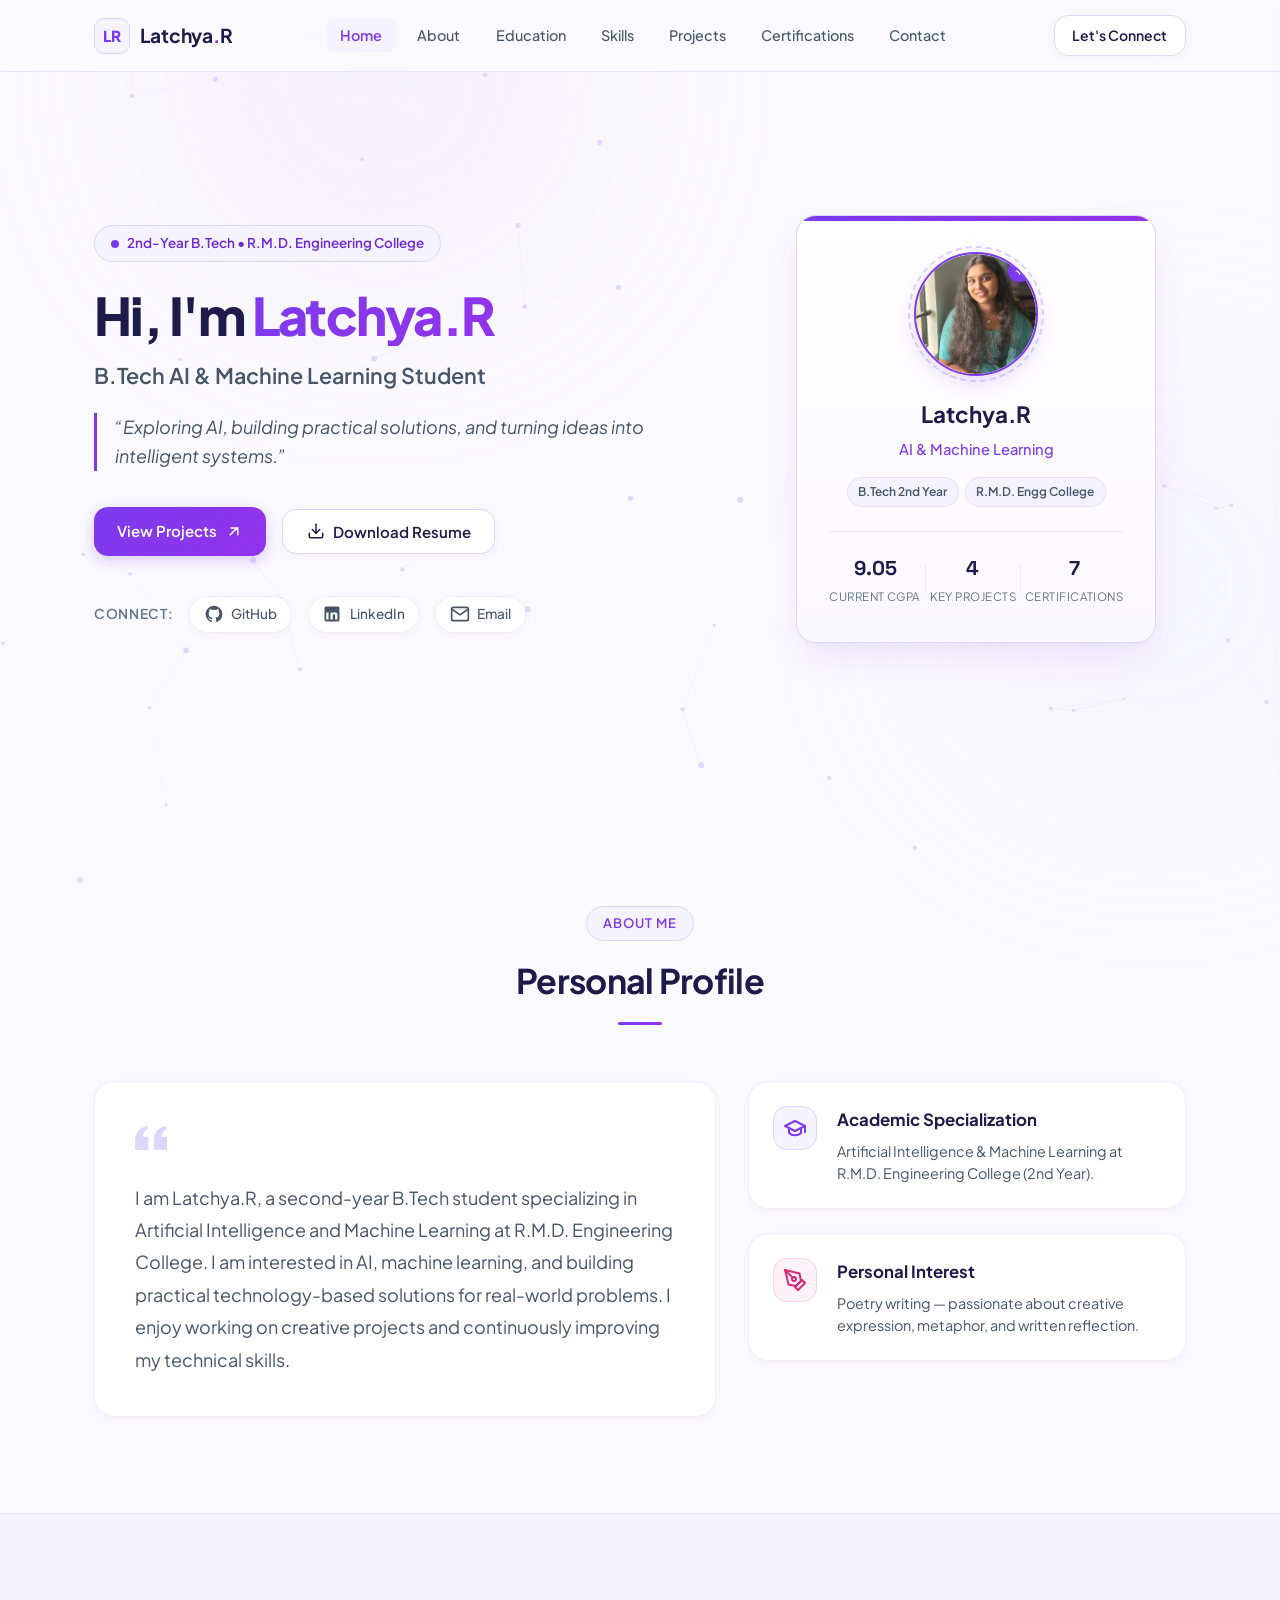
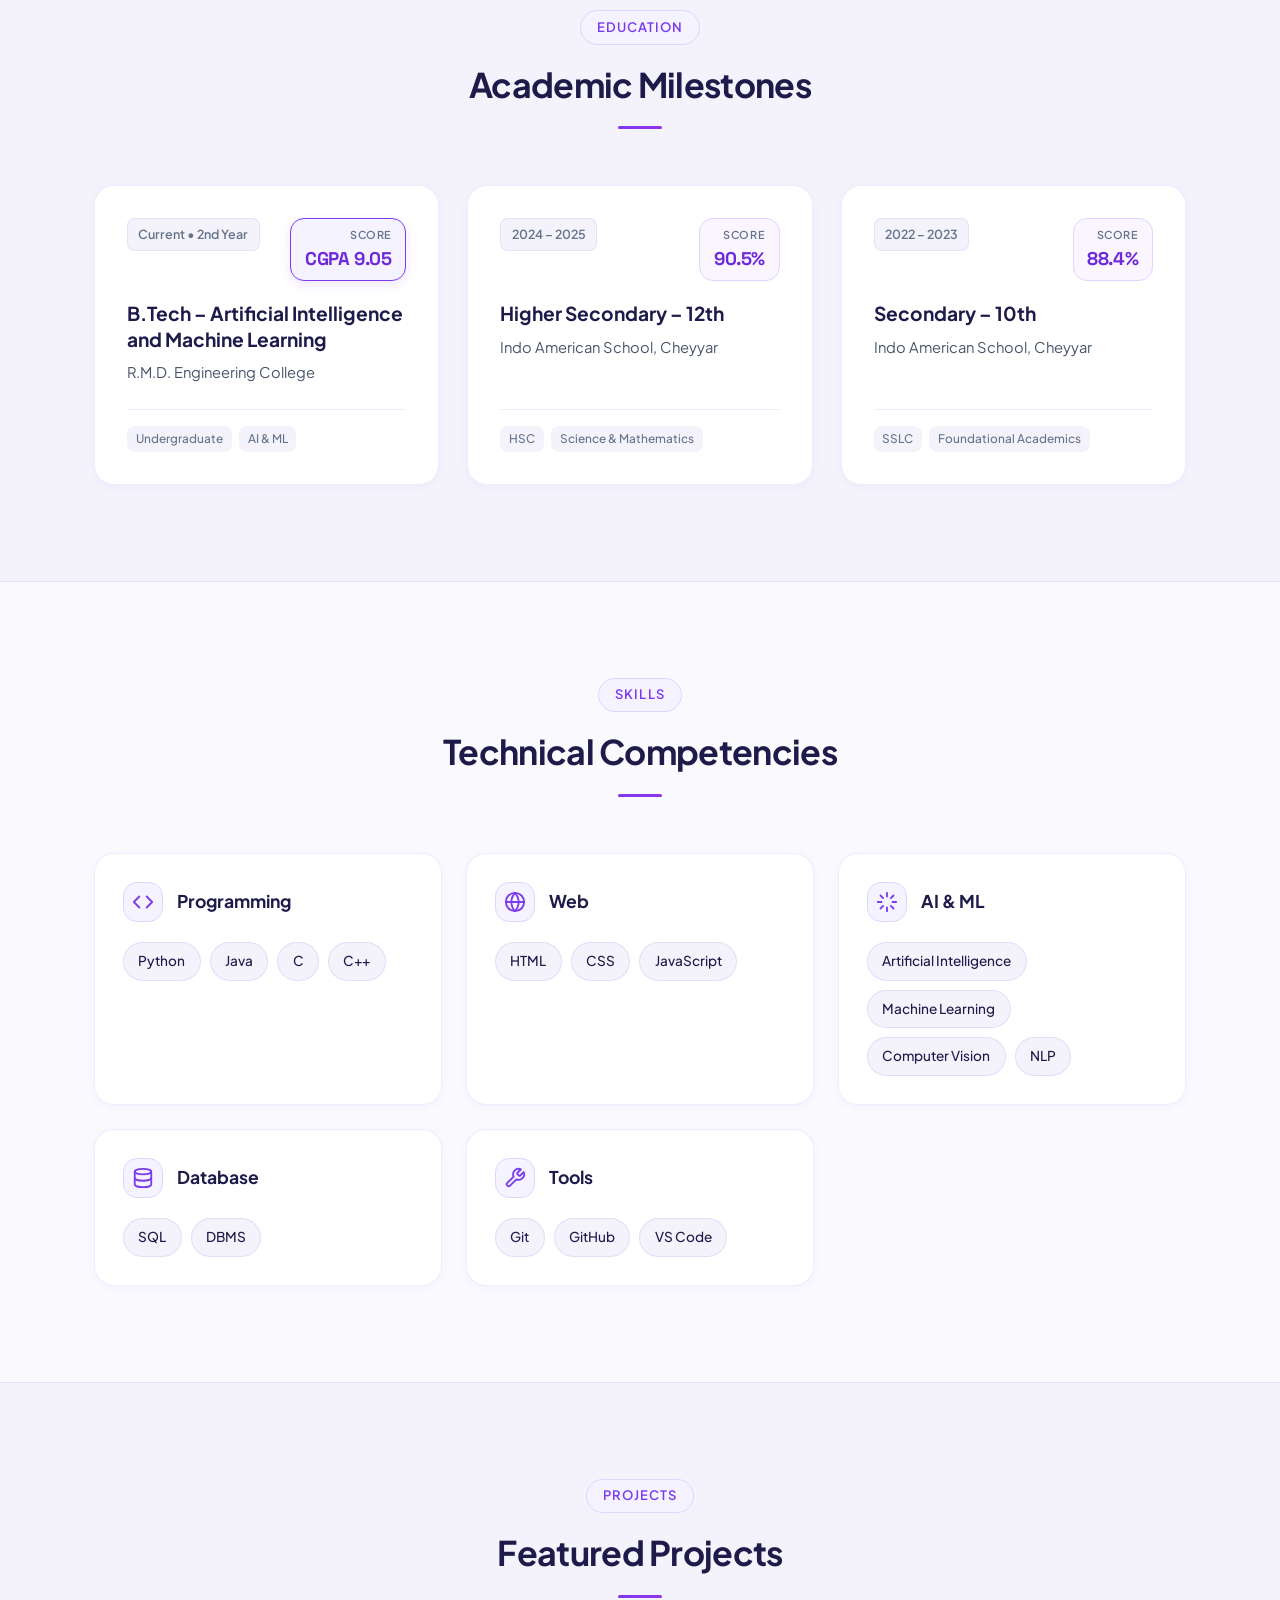
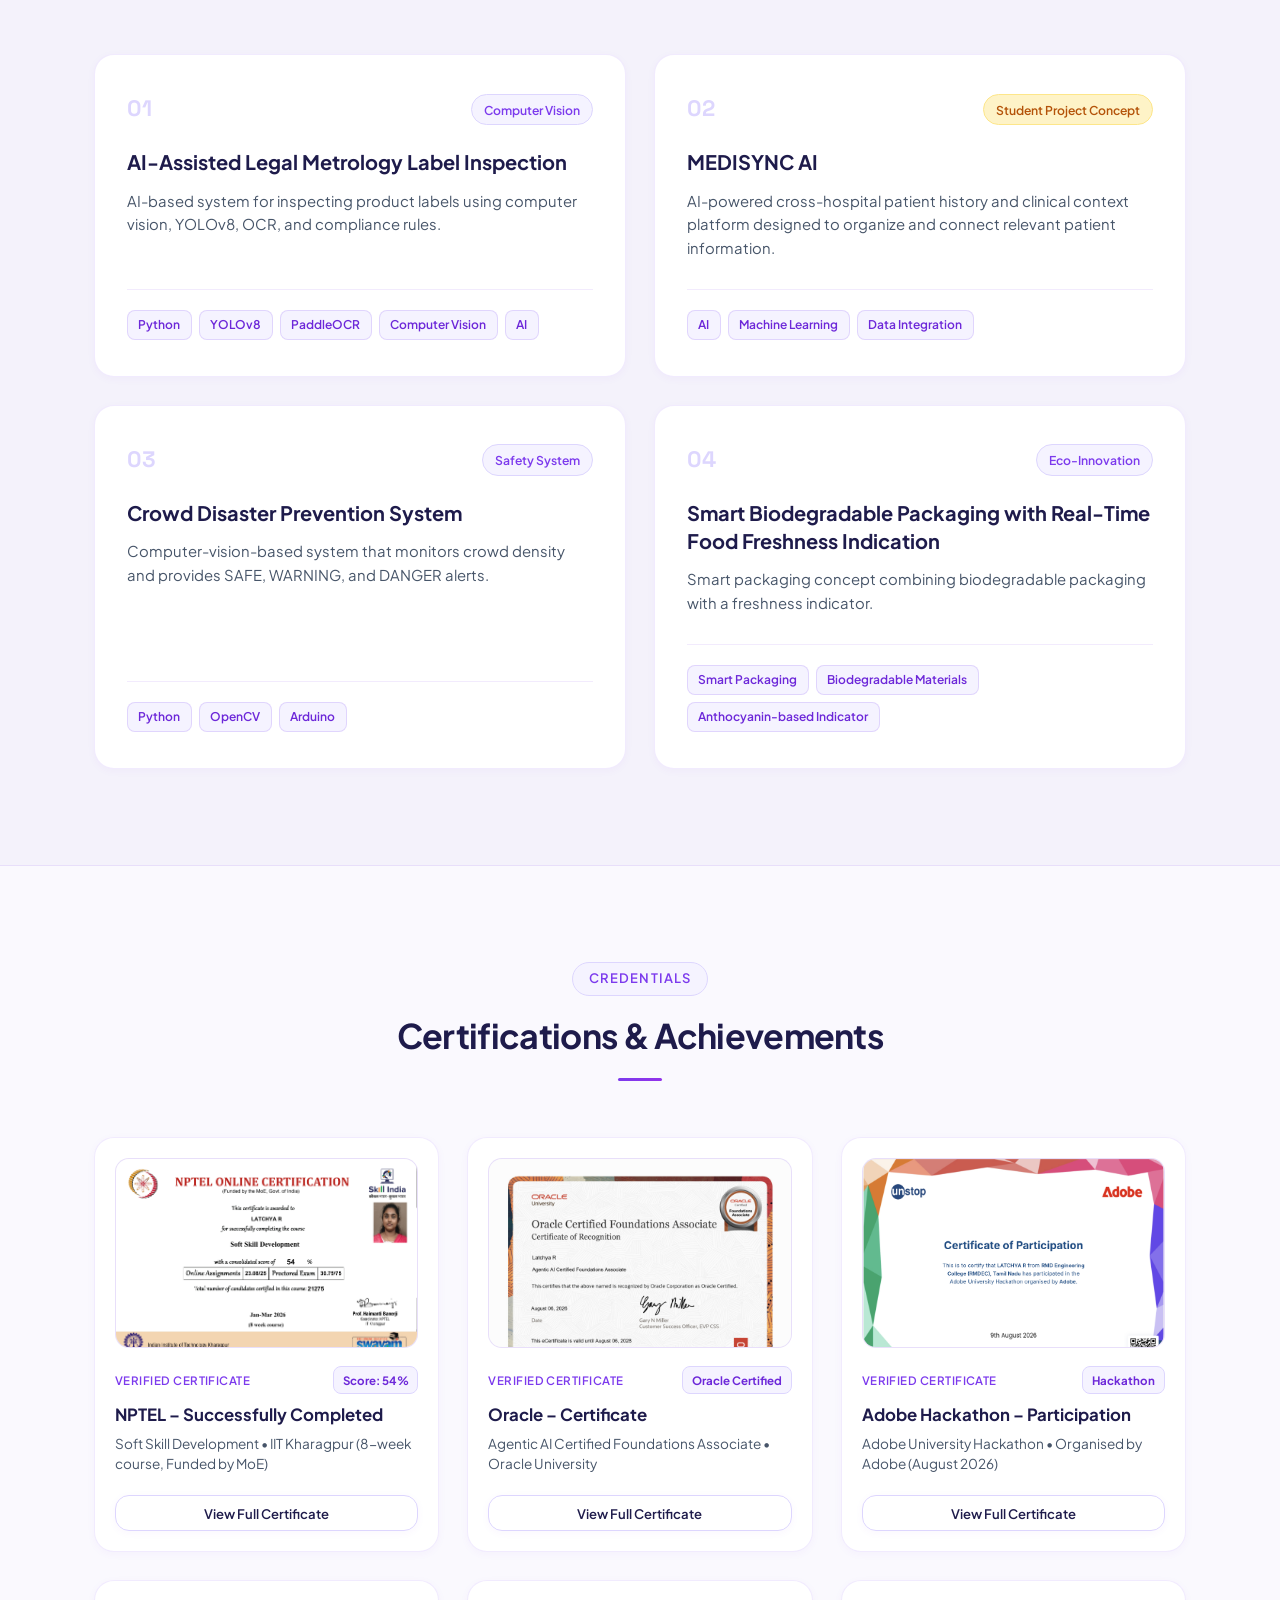
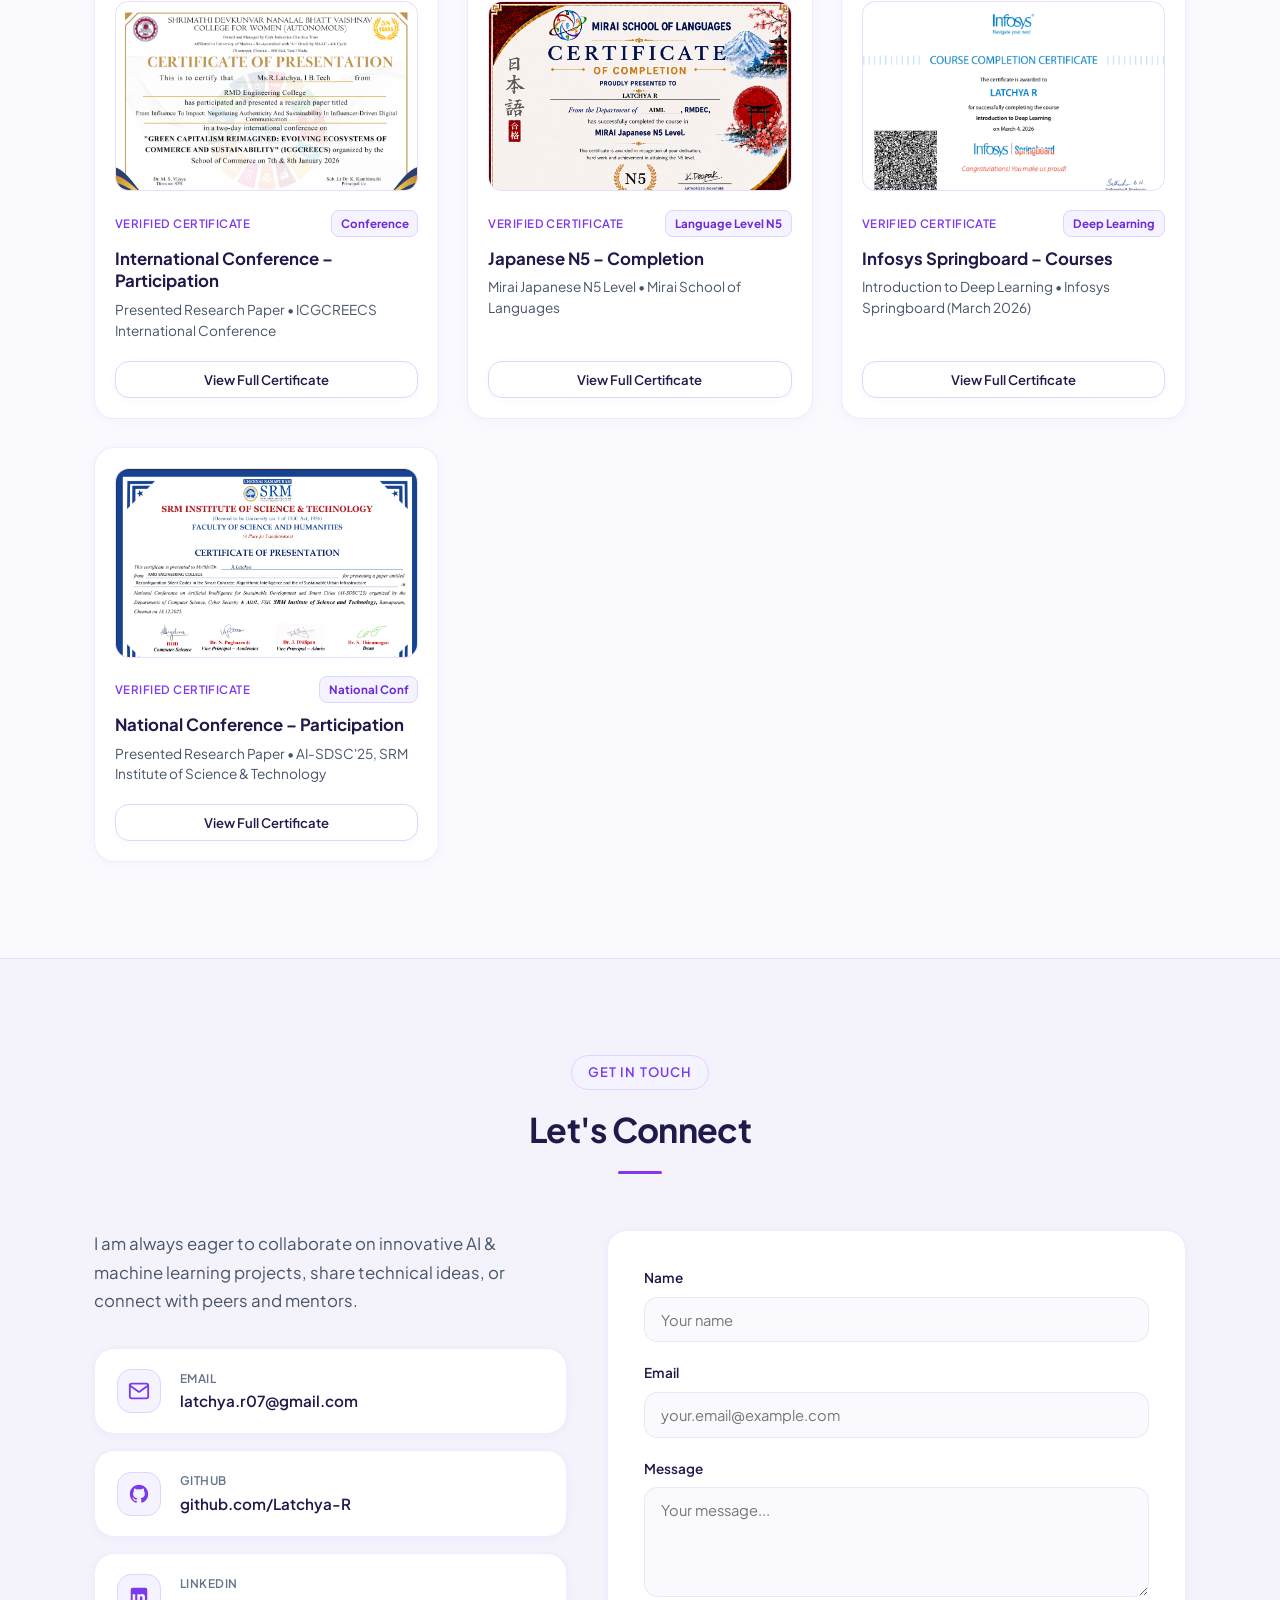
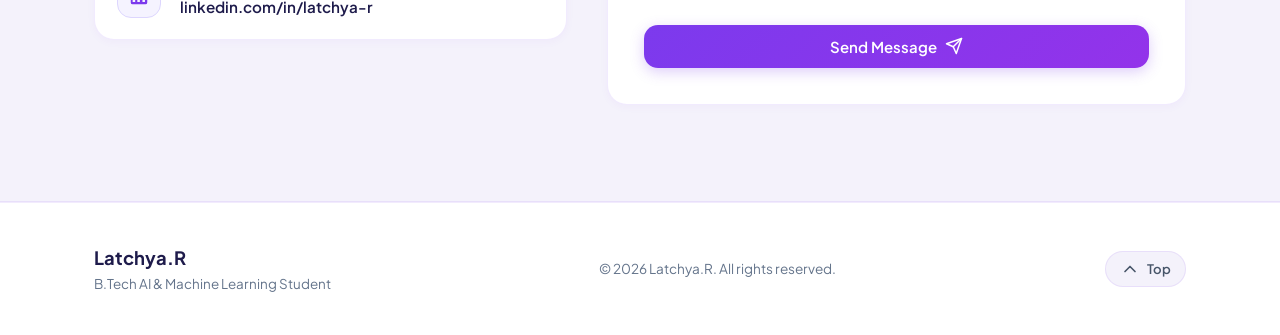
==== index.html @ 3fef146f "first commit" ====
<!DOCTYPE html>
<html lang="en">
<head>
  <meta charset="UTF-8" />
  <meta name="viewport" content="width=device-width, initial-scale=1.0" />
  <title>Latchya.R | B.Tech AI & Machine Learning Student</title>
  <meta name="description" content="Portfolio of Latchya.R, a 2nd-year B.Tech Artificial Intelligence and Machine Learning student at R.M.D. Engineering College." />

  <!-- Google Fonts: Plus Jakarta Sans -->
  <link rel="preconnect" href="https://fonts.googleapis.com" />
  <link rel="preconnect" href="https://fonts.gstatic.com" crossorigin />
  <link href="https://fonts.googleapis.com/css2?family=Plus+Jakarta+Sans:wght@300;400;500;600;700;800&family=Space+Grotesk:wght@500;600;700&display=swap" rel="stylesheet" />

  <!-- Stylesheet -->
  <link rel="stylesheet" href="style.css" />
</head>
<body>
  <!-- Ambient Background Canvas (Subtle AI Network) -->
  <canvas id="network-canvas" aria-hidden="true"></canvas>

  <!-- Ambient Decorative Glows -->
  <div class="ambient-glow glow-top" aria-hidden="true"></div>
  <div class="ambient-glow glow-right" aria-hidden="true"></div>

  <!-- Navigation Bar -->
  <header class="navbar" id="navbar">
    <div class="nav-container">
      <a href="#home" class="nav-brand" aria-label="Latchya.R Homepage">
        <span class="brand-monogram">LR</span>
        <span class="brand-text">Latchya<span class="brand-dot">.</span>R</span>
      </a>

      <!-- Desktop Nav -->
      <nav class="nav-menu" id="navMenu">
        <ul class="nav-list">
          <li><a href="#home" class="nav-link active">Home</a></li>
          <li><a href="#about" class="nav-link">About</a></li>
          <li><a href="#education" class="nav-link">Education</a></li>
          <li><a href="#skills" class="nav-link">Skills</a></li>
          <li><a href="#projects" class="nav-link">Projects</a></li>
          <li><a href="#certifications" class="nav-link">Certifications</a></li>
          <li><a href="#contact" class="nav-link">Contact</a></li>
        </ul>
      </nav>

      <!-- Action & Mobile Toggle -->
      <div class="nav-actions">
        <a href="#contact" class="btn btn-sm btn-outline nav-cta">Let's Connect</a>
        <button class="mobile-toggle" id="mobileToggle" aria-label="Toggle navigation menu" aria-expanded="false">
          <span class="bar"></span>
          <span class="bar"></span>
          <span class="bar"></span>
        </button>
      </div>
    </div>
  </header>

  <!-- Mobile Drawer Menu -->
  <div class="mobile-drawer" id="mobileDrawer" aria-hidden="true">
    <div class="drawer-header">
      <div class="brand-monogram">LR</div>
      <button class="close-drawer" id="closeDrawer" aria-label="Close menu">&times;</button>
    </div>
    <ul class="mobile-nav-list">
      <li><a href="#home" class="mobile-nav-link">Home</a></li>
      <li><a href="#about" class="mobile-nav-link">About</a></li>
      <li><a href="#education" class="mobile-nav-link">Education</a></li>
      <li><a href="#skills" class="mobile-nav-link">Skills</a></li>
      <li><a href="#projects" class="mobile-nav-link">Projects</a></li>
      <li><a href="#certifications" class="mobile-nav-link">Certifications</a></li>
      <li><a href="#contact" class="mobile-nav-link">Contact</a></li>
    </ul>
    <div class="drawer-footer">
      <a href="mailto:latchya.r07@gmail.com" class="drawer-email">latchya.r07@gmail.com</a>
    </div>
  </div>
  <div class="drawer-overlay" id="drawerOverlay"></div>

  <!-- Main Content -->
  <main>
    <!-- HERO / HOME SECTION -->
    <section id="home" class="hero-section">
      <div class="container hero-container">
        <div class="hero-content">
          <!-- Status Tag -->
          <div class="status-badge">
            <span class="pulse-dot"></span>
            <span>2nd-Year B.Tech &bull; R.M.D. Engineering College</span>
          </div>

          <!-- Hero Headings -->
          <h1 class="hero-title">
            Hi, I'm <span class="gradient-text">Latchya.R</span>
          </h1>
          <h2 class="hero-subtitle">
            B.Tech AI &amp; Machine Learning Student
          </h2>

          <!-- Tagline -->
          <p class="hero-tagline">
            &ldquo;Exploring AI, building practical solutions, and turning ideas into intelligent systems.&rdquo;
          </p>

          <!-- Buttons -->
          <div class="hero-buttons">
            <a href="#projects" class="btn btn-primary">
              <span>View Projects</span>
              <svg class="btn-icon" width="18" height="18" viewBox="0 0 24 24" fill="none" stroke="currentColor" stroke-width="2" stroke-linecap="round" stroke-linejoin="round">
                <path d="M7 17l9.2-9.2M17 17V8H8" />
              </svg>
            </a>
            <button class="btn btn-outline" id="resumeBtn" type="button">
              <svg class="btn-icon" width="18" height="18" viewBox="0 0 24 24" fill="none" stroke="currentColor" stroke-width="2" stroke-linecap="round" stroke-linejoin="round">
                <path d="M21 15v4a2 2 0 0 1-2 2H5a2 2 0 0 1-2-2v-4" />
                <polyline points="7 10 12 15 17 10" />
                <line x1="12" y1="15" x2="12" y2="3" />
              </svg>
              <span>Download Resume</span>
            </button>
          </div>

          <!-- Social Media Profiles -->
          <div class="hero-socials">
            <span class="social-label">Connect:</span>
            <!-- GitHub -->
            <a href="https://github.com/Latchya-R" target="_blank" rel="noopener noreferrer" class="social-link" title="GitHub Profile">
              <svg width="20" height="20" viewBox="0 0 24 24" fill="currentColor">
                <path fill-rule="evenodd" clip-rule="evenodd" d="M12 2C6.477 2 2 6.484 2 12.017c0 4.425 2.865 8.18 6.839 9.504.5.092.682-.217.682-.483 0-.237-.008-.868-.013-1.703-2.782.605-3.369-1.343-3.369-1.343-.454-1.158-1.11-1.466-1.11-1.466-.908-.62.069-.608.069-.608 1.003.07 1.53 1.032 1.53 1.032.892 1.53 2.341 1.088 2.91.832.092-.647.35-1.088.636-1.338-2.22-.253-4.555-1.113-4.555-4.951 0-1.093.39-1.988 1.029-2.688-.103-.253-.446-1.272.098-2.65 0 0 .84-.27 2.75 1.026A9.564 9.564 0 0112 6.844c.85.004 1.705.115 2.504.337 1.909-1.296 2.747-1.027 2.747-1.027.546 1.379.202 2.398.1 2.651.64.7 1.028 1.595 1.028 2.688 0 3.848-2.339 4.695-4.566 4.943.359.309.678.92.678 1.855 0 1.338-.012 2.419-.012 2.747 0 .268.18.58.688.482A10.019 10.019 0 0022 12.017C22 6.484 17.522 2 12 2z" />
              </svg>
              <span>GitHub</span>
            </a>

            <!-- LinkedIn (Custom student profile placeholder, avoiding /feed/) -->
            <a href="https://www.linkedin.com/in/latchya-r" target="_blank" rel="noopener noreferrer" class="social-link" title="LinkedIn Profile">
              <svg width="20" height="20" viewBox="0 0 24 24" fill="currentColor">
                <path d="M19 3a2 2 0 0 1 2 2v14a2 2 0 0 1-2 2H5a2 2 0 0 1-2-2V5a2 2 0 0 1 2-2h14m-.5 15.5v-5.3a3.26 3.26 0 0 0-3.26-3.26c-.85 0-1.84.52-2.28 1.3v-1.11h-2.79v8.37h2.79v-4.93c0-.77.62-1.4 1.39-1.4a1.4 1.4 0 0 1 1.4 1.4v4.93h2.75M6.46 8.76c-.86 0-1.54-.69-1.54-1.54s.68-1.54 1.54-1.54 1.54.69 1.54 1.54-.68 1.54-1.54 1.54m1.39 9.74v-8.37H5.07v8.37h2.78z" />
              </svg>
              <span>LinkedIn</span>
            </a>

            <!-- Email -->
            <a href="mailto:latchya.r07@gmail.com" class="social-link" title="Send Email">
              <svg width="20" height="20" viewBox="0 0 24 24" fill="none" stroke="currentColor" stroke-width="2" stroke-linecap="round" stroke-linejoin="round">
                <path d="M4 4h16c1.1 0 2 .9 2 2v12c0 1.1-.9 2-2 2H4c-1.1 0-2-.9-2-2V6c0-1.1.9-2 2-2z" />
                <polyline points="22,6 12,13 2,6" />
              </svg>
              <span>Email</span>
            </a>
          </div>
        </div>

        <!-- Hero Visual Badge Card -->
        <div class="hero-visual">
          <div class="profile-card">
            <div class="profile-avatar">
              <div class="avatar-ring"></div>
              <div class="avatar-content avatar-has-photo">
                <img src="assets/latchya-photo.png" alt="Latchya.R" class="profile-img" />
                <span class="ai-sparkle">✦</span>
              </div>
            </div>
            <div class="profile-info">
              <h3 class="profile-name">Latchya.R</h3>
              <p class="profile-role">AI &amp; Machine Learning</p>
              <div class="profile-tags">
                <span class="badge-pill">B.Tech 2nd Year</span>
                <span class="badge-pill">R.M.D. Engg College</span>
              </div>
            </div>
            <div class="profile-stats-preview">
              <div class="preview-metric">
                <span class="metric-val">9.05</span>
                <span class="metric-lbl">Current CGPA</span>
              </div>
              <div class="preview-divider"></div>
              <div class="preview-metric">
                <span class="metric-val">4</span>
                <span class="metric-lbl">Key Projects</span>
              </div>
              <div class="preview-divider"></div>
              <div class="preview-metric">
                <span class="metric-val">7</span>
                <span class="metric-lbl">Certifications</span>
              </div>
            </div>
          </div>
        </div>
      </div>
    </section>

    <!-- ABOUT SECTION -->
    <section id="about" class="section">
      <div class="container">
        <div class="section-header">
          <span class="section-tag">About Me</span>
          <h2 class="section-title">Personal Profile</h2>
          <div class="section-line"></div>
        </div>

        <div class="about-grid">
          <!-- Main Statement Card -->
          <div class="about-main-card card">
            <div class="card-glow"></div>
            <div class="quote-icon">
              <svg width="32" height="32" viewBox="0 0 24 24" fill="currentColor">
                <path d="M14.017 21v-7.391c0-5.704 3.731-9.57 8.983-10.609l.995 2.151c-2.432.917-3.995 3.638-3.995 5.849h4v10h-9.983zm-14.017 0v-7.391c0-5.704 3.748-9.57 9-10.609l.996 2.151c-2.433.917-3.996 3.638-3.996 5.849h3.983v10h-9.983z" />
              </svg>
            </div>
            <p class="about-text">
              I am Latchya.R, a second-year B.Tech student specializing in Artificial Intelligence and Machine Learning at R.M.D. Engineering College. I am interested in AI, machine learning, and building practical technology-based solutions for real-world problems. I enjoy working on creative projects and continuously improving my technical skills.
            </p>
          </div>

          <!-- Side Highlights Card -->
          <div class="about-side-stack">
            <!-- Academic Anchor Card -->
            <div class="highlight-card card">
              <div class="highlight-icon">
                <svg width="24" height="24" viewBox="0 0 24 24" fill="none" stroke="currentColor" stroke-width="2" stroke-linecap="round" stroke-linejoin="round">
                  <path d="M22 10v6M2 10l10-5 10 5-10 5z" />
                  <path d="M6 12v5c3 3 9 3 12 0v-5" />
                </svg>
              </div>
              <div class="highlight-details">
                <h4 class="highlight-title">Academic Specialization</h4>
                <p class="highlight-desc">Artificial Intelligence &amp; Machine Learning at R.M.D. Engineering College (2nd Year).</p>
              </div>
            </div>

            <!-- Personal Interest Card (Poetry Writing Only) -->
            <div class="highlight-card card">
              <div class="highlight-icon poetry-icon">
                <svg width="24" height="24" viewBox="0 0 24 24" fill="none" stroke="currentColor" stroke-width="2" stroke-linecap="round" stroke-linejoin="round">
                  <path d="M12 19l7-7 3 3-7 7-3-3z" />
                  <path d="M18 13l-1.5-7.5L2 2l3.5 14.5L13 18l5-5z" />
                  <path d="M2 2l7.586 7.586" />
                  <circle cx="11" cy="11" r="2" />
                </svg>
              </div>
              <div class="highlight-details">
                <h4 class="highlight-title">Personal Interest</h4>
                <p class="highlight-desc">Poetry writing &mdash; passionate about creative expression, metaphor, and written reflection.</p>
              </div>
            </div>
          </div>
        </div>
      </div>
    </section>

    <!-- EDUCATION SECTION -->
    <section id="education" class="section bg-soft">
      <div class="container">
        <div class="section-header">
          <span class="section-tag">Education</span>
          <h2 class="section-title">Academic Milestones</h2>
          <div class="section-line"></div>
        </div>

        <div class="education-grid">
          <!-- 1. B.Tech Card -->
          <div class="edu-card card">
            <div class="edu-header">
              <span class="edu-year-badge">Current &bull; 2nd Year</span>
              <!-- Score Highlight Pill -->
              <div class="score-highlight primary-score">
                <span class="score-label">Score</span>
                <span class="score-value">CGPA 9.05</span>
              </div>
            </div>
            <h3 class="edu-degree">B.Tech &ndash; Artificial Intelligence and Machine Learning</h3>
            <p class="edu-institution">R.M.D. Engineering College</p>
            <div class="edu-footer">
              <span class="edu-tag">Undergraduate</span>
              <span class="edu-tag">AI &amp; ML</span>
            </div>
          </div>

          <!-- 2. Higher Secondary (12th) Card -->
          <div class="edu-card card">
            <div class="edu-header">
              <span class="edu-year-badge">2024 &ndash; 2025</span>
              <!-- Score Highlight Pill -->
              <div class="score-highlight">
                <span class="score-label">Score</span>
                <span class="score-value">90.5%</span>
              </div>
            </div>
            <h3 class="edu-degree">Higher Secondary &ndash; 12th</h3>
            <p class="edu-institution">Indo American School, Cheyyar</p>
            <div class="edu-footer">
              <span class="edu-tag">HSC</span>
              <span class="edu-tag">Science &amp; Mathematics</span>
            </div>
          </div>

          <!-- 3. Secondary (10th) Card -->
          <div class="edu-card card">
            <div class="edu-header">
              <span class="edu-year-badge">2022 &ndash; 2023</span>
              <!-- Score Highlight Pill -->
              <div class="score-highlight">
                <span class="score-label">Score</span>
                <span class="score-value">88.4%</span>
              </div>
            </div>
            <h3 class="edu-degree">Secondary &ndash; 10th</h3>
            <p class="edu-institution">Indo American School, Cheyyar</p>
            <div class="edu-footer">
              <span class="edu-tag">SSLC</span>
              <span class="edu-tag">Foundational Academics</span>
            </div>
          </div>
        </div>
      </div>
    </section>

    <!-- SKILLS SECTION -->
    <section id="skills" class="section">
      <div class="container">
        <div class="section-header">
          <span class="section-tag">Skills</span>
          <h2 class="section-title">Technical Competencies</h2>
          <div class="section-line"></div>
        </div>

        <div class="skills-grid">
          <!-- Programming -->
          <div class="skill-category-card card">
            <div class="category-header">
              <div class="category-icon">
                <svg width="22" height="22" viewBox="0 0 24 24" fill="none" stroke="currentColor" stroke-width="2" stroke-linecap="round" stroke-linejoin="round">
                  <polyline points="16 18 22 12 16 6" />
                  <polyline points="8 6 2 12 8 18" />
                </svg>
              </div>
              <h3 class="category-title">Programming</h3>
            </div>
            <div class="skill-tags">
              <span class="skill-pill">Python</span>
              <span class="skill-pill">Java</span>
              <span class="skill-pill">C</span>
              <span class="skill-pill">C++</span>
            </div>
          </div>

          <!-- Web -->
          <div class="skill-category-card card">
            <div class="category-header">
              <div class="category-icon">
                <svg width="22" height="22" viewBox="0 0 24 24" fill="none" stroke="currentColor" stroke-width="2" stroke-linecap="round" stroke-linejoin="round">
                  <circle cx="12" cy="12" r="10" />
                  <line x1="2" y1="12" x2="22" y2="12" />
                  <path d="M12 2a15.3 15.3 0 0 1 4 10 15.3 15.3 0 0 1-4 10 15.3 15.3 0 0 1-4-10 15.3 15.3 0 0 1 4-10z" />
                </svg>
              </div>
              <h3 class="category-title">Web</h3>
            </div>
            <div class="skill-tags">
              <span class="skill-pill">HTML</span>
              <span class="skill-pill">CSS</span>
              <span class="skill-pill">JavaScript</span>
            </div>
          </div>

          <!-- AI & ML -->
          <div class="skill-category-card card">
            <div class="category-header">
              <div class="category-icon">
                <svg width="22" height="22" viewBox="0 0 24 24" fill="none" stroke="currentColor" stroke-width="2" stroke-linecap="round" stroke-linejoin="round">
                  <path d="M12 2v4M12 18v4M4.93 4.93l2.83 2.83M16.24 16.24l2.83 2.83M2 12h4M18 12h4M4.93 19.07l2.83-2.83M16.24 7.76l2.83-2.83" />
                </svg>
              </div>
              <h3 class="category-title">AI &amp; ML</h3>
            </div>
            <div class="skill-tags">
              <span class="skill-pill">Artificial Intelligence</span>
              <span class="skill-pill">Machine Learning</span>
              <span class="skill-pill">Computer Vision</span>
              <span class="skill-pill">NLP</span>
            </div>
          </div>

          <!-- Database -->
          <div class="skill-category-card card">
            <div class="category-header">
              <div class="category-icon">
                <svg width="22" height="22" viewBox="0 0 24 24" fill="none" stroke="currentColor" stroke-width="2" stroke-linecap="round" stroke-linejoin="round">
                  <ellipse cx="12" cy="5" rx="9" ry="3" />
                  <path d="M21 12c0 1.66-4 3-9 3s-9-1.34-9-3" />
                  <path d="M3 5v14c0 1.66 4 3 9 3s9-1.34 9-3V5" />
                </svg>
              </div>
              <h3 class="category-title">Database</h3>
            </div>
            <div class="skill-tags">
              <span class="skill-pill">SQL</span>
              <span class="skill-pill">DBMS</span>
            </div>
          </div>

          <!-- Tools -->
          <div class="skill-category-card card">
            <div class="category-header">
              <div class="category-icon">
                <svg width="22" height="22" viewBox="0 0 24 24" fill="none" stroke="currentColor" stroke-width="2" stroke-linecap="round" stroke-linejoin="round">
                  <path d="M14.7 6.3a1 1 0 0 0 0 1.4l1.6 1.6a1 1 0 0 0 1.4 0l3.77-3.77a6 6 0 0 1-7.94 7.94l-6.91 6.91a2.12 2.12 0 0 1-3-3l6.91-6.91a6 6 0 0 1 7.94-7.94l-3.76 3.76z" />
                </svg>
              </div>
              <h3 class="category-title">Tools</h3>
            </div>
            <div class="skill-tags">
              <span class="skill-pill">Git</span>
              <span class="skill-pill">GitHub</span>
              <span class="skill-pill">VS Code</span>
            </div>
          </div>
        </div>
      </div>
    </section>

    <!-- PROJECTS SECTION -->
    <section id="projects" class="section bg-soft">
      <div class="container">
        <div class="section-header">
          <span class="section-tag">Projects</span>
          <h2 class="section-title">Featured Projects</h2>
          <div class="section-line"></div>
        </div>

        <div class="projects-grid">
          <!-- Project 1: Legal Metrology Label Inspection -->
          <div class="project-card card">
            <div class="project-top">
              <div class="project-num">01</div>
              <span class="project-status">Computer Vision</span>
            </div>
            <h3 class="project-title">AI-Assisted Legal Metrology Label Inspection</h3>
            <p class="project-desc">
              AI-based system for inspecting product labels using computer vision, YOLOv8, OCR, and compliance rules.
            </p>
            <div class="project-techs">
              <span class="tech-pill">Python</span>
              <span class="tech-pill">YOLOv8</span>
              <span class="tech-pill">PaddleOCR</span>
              <span class="tech-pill">Computer Vision</span>
              <span class="tech-pill">AI</span>
            </div>
          </div>

          <!-- Project 2: MEDISYNC AI -->
          <div class="project-card card">
            <div class="project-top">
              <div class="project-num">02</div>
              <span class="project-status concept-status">Student Project Concept</span>
            </div>
            <h3 class="project-title">MEDISYNC AI</h3>
            <p class="project-desc">
              AI-powered cross-hospital patient history and clinical context platform designed to organize and connect relevant patient information.
            </p>
            <div class="project-techs">
              <span class="tech-pill">AI</span>
              <span class="tech-pill">Machine Learning</span>
              <span class="tech-pill">Data Integration</span>
            </div>
          </div>

          <!-- Project 3: Crowd Disaster Prevention System -->
          <div class="project-card card">
            <div class="project-top">
              <div class="project-num">03</div>
              <span class="project-status">Safety System</span>
            </div>
            <h3 class="project-title">Crowd Disaster Prevention System</h3>
            <p class="project-desc">
              Computer-vision-based system that monitors crowd density and provides SAFE, WARNING, and DANGER alerts.
            </p>
            <div class="project-techs">
              <span class="tech-pill">Python</span>
              <span class="tech-pill">OpenCV</span>
              <span class="tech-pill">Arduino</span>
            </div>
          </div>

          <!-- Project 4: Smart Biodegradable Packaging -->
          <div class="project-card card">
            <div class="project-top">
              <div class="project-num">04</div>
              <span class="project-status">Eco-Innovation</span>
            </div>
            <h3 class="project-title">Smart Biodegradable Packaging with Real-Time Food Freshness Indication</h3>
            <p class="project-desc">
              Smart packaging concept combining biodegradable packaging with a freshness indicator.
            </p>
            <div class="project-techs">
              <span class="tech-pill">Smart Packaging</span>
              <span class="tech-pill">Biodegradable Materials</span>
              <span class="tech-pill">Anthocyanin-based Indicator</span>
            </div>
          </div>
        </div>
      </div>
    </section>

    <!-- CERTIFICATIONS & ACHIEVEMENTS SECTION -->
    <section id="certifications" class="section">
      <div class="container">
        <div class="section-header">
          <span class="section-tag">Credentials</span>
          <h2 class="section-title">Certifications &amp; Achievements</h2>
          <div class="section-line"></div>
        </div>

        <div class="certifications-grid">
          <!-- 1. NPTEL (With Certificate Image) -->
          <div class="cert-card cert-card-has-media card">
            <div class="cert-media-preview" data-cert-title="NPTEL Online Certification &ndash; Soft Skill Development" data-cert-img="assets/cert-nptel.png" data-cert-link="assets/cert-nptel.png">
              <img src="assets/cert-nptel.png" alt="NPTEL Soft Skill Development Certificate" class="cert-thumb-img" loading="lazy" />
              <div class="cert-media-overlay">
                <span class="cert-view-badge">
                  <svg width="15" height="15" viewBox="0 0 24 24" fill="none" stroke="currentColor" stroke-width="2" stroke-linecap="round" stroke-linejoin="round">
                    <circle cx="11" cy="11" r="8"></circle>
                    <line x1="21" y1="21" x2="16.65" y2="16.65"></line>
                    <line x1="11" y1="8" x2="11" y2="14"></line>
                    <line x1="8" y1="11" x2="14" y2="11"></line>
                  </svg>
                  <span>View Certificate</span>
                </span>
              </div>
            </div>
            <div class="cert-content-box">
              <div class="cert-top-meta">
                <span class="cert-badge verified">Verified Certificate</span>
                <span class="cert-score-pill">Score: 54%</span>
              </div>
              <h3 class="cert-title">NPTEL &ndash; Successfully Completed</h3>
              <p class="cert-meta-desc">Soft Skill Development &bull; IIT Kharagpur (8-week course, Funded by MoE)</p>
              <button type="button" class="btn btn-sm btn-outline cert-action-btn" data-cert-title="NPTEL Online Certification &ndash; Soft Skill Development" data-cert-img="assets/cert-nptel.png" data-cert-link="assets/cert-nptel.png">
                <span>View Full Certificate</span>
              </button>
            </div>
          </div>

          <!-- 2. Oracle (With Certificate Image) -->
          <div class="cert-card cert-card-has-media card">
            <div class="cert-media-preview" data-cert-title="Oracle Certified Foundations Associate &ndash; Agentic AI" data-cert-img="assets/cert-oracle-agentic-ai.png" data-cert-link="assets/cert-oracle-agentic-ai.png">
              <img src="assets/cert-oracle-agentic-ai.png" alt="Oracle Agentic AI Certified Foundations Associate Certificate" class="cert-thumb-img" loading="lazy" />
              <div class="cert-media-overlay">
                <span class="cert-view-badge">
                  <svg width="15" height="15" viewBox="0 0 24 24" fill="none" stroke="currentColor" stroke-width="2" stroke-linecap="round" stroke-linejoin="round">
                    <circle cx="11" cy="11" r="8"></circle>
                    <line x1="21" y1="21" x2="16.65" y2="16.65"></line>
                    <line x1="11" y1="8" x2="11" y2="14"></line>
                    <line x1="8" y1="11" x2="14" y2="11"></line>
                  </svg>
                  <span>View Certificate</span>
                </span>
              </div>
            </div>
            <div class="cert-content-box">
              <div class="cert-top-meta">
                <span class="cert-badge verified">Verified Certificate</span>
                <span class="cert-score-pill">Oracle Certified</span>
              </div>
              <h3 class="cert-title">Oracle &ndash; Certificate</h3>
              <p class="cert-meta-desc">Agentic AI Certified Foundations Associate &bull; Oracle University</p>
              <button type="button" class="btn btn-sm btn-outline cert-action-btn" data-cert-title="Oracle Certified Foundations Associate &ndash; Agentic AI" data-cert-img="assets/cert-oracle-agentic-ai.png" data-cert-link="assets/cert-oracle-agentic-ai.png">
                <span>View Full Certificate</span>
              </button>
            </div>
          </div>

          <!-- 3. Adobe Hackathon (With Certificate Image) -->
          <div class="cert-card cert-card-has-media card">
            <div class="cert-media-preview" data-cert-title="Adobe University Hackathon &ndash; Participation Certificate" data-cert-img="assets/cert-adobe-hackathon.png" data-cert-link="assets/cert-adobe-hackathon.png">
              <img src="assets/cert-adobe-hackathon.png" alt="Adobe University Hackathon Certificate of Participation" class="cert-thumb-img" loading="lazy" />
              <div class="cert-media-overlay">
                <span class="cert-view-badge">
                  <svg width="15" height="15" viewBox="0 0 24 24" fill="none" stroke="currentColor" stroke-width="2" stroke-linecap="round" stroke-linejoin="round">
                    <circle cx="11" cy="11" r="8"></circle>
                    <line x1="21" y1="21" x2="16.65" y2="16.65"></line>
                    <line x1="11" y1="8" x2="11" y2="14"></line>
                    <line x1="8" y1="11" x2="14" y2="11"></line>
                  </svg>
                  <span>View Certificate</span>
                </span>
              </div>
            </div>
            <div class="cert-content-box">
              <div class="cert-top-meta">
                <span class="cert-badge verified">Verified Certificate</span>
                <span class="cert-score-pill">Hackathon</span>
              </div>
              <h3 class="cert-title">Adobe Hackathon &ndash; Participation</h3>
              <p class="cert-meta-desc">Adobe University Hackathon &bull; Organised by Adobe (August 2026)</p>
              <button type="button" class="btn btn-sm btn-outline cert-action-btn" data-cert-title="Adobe University Hackathon &ndash; Participation Certificate" data-cert-img="assets/cert-adobe-hackathon.png" data-cert-link="assets/cert-adobe-hackathon.png">
                <span>View Full Certificate</span>
              </button>
            </div>
          </div>

          <!-- 4. International Conference (With Certificate Image) -->
          <div class="cert-card cert-card-has-media card">
            <div class="cert-media-preview" data-cert-title="International Conference &ndash; Research Presentation Certificate (ICGCREECS)" data-cert-img="assets/cert-international-conference.png" data-cert-link="assets/cert-international-conference.png">
              <img src="assets/cert-international-conference.png" alt="International Conference Research Presentation Certificate" class="cert-thumb-img" loading="lazy" />
              <div class="cert-media-overlay">
                <span class="cert-view-badge">
                  <svg width="15" height="15" viewBox="0 0 24 24" fill="none" stroke="currentColor" stroke-width="2" stroke-linecap="round" stroke-linejoin="round">
                    <circle cx="11" cy="11" r="8"></circle>
                    <line x1="21" y1="21" x2="16.65" y2="16.65"></line>
                    <line x1="11" y1="8" x2="11" y2="14"></line>
                    <line x1="8" y1="11" x2="14" y2="11"></line>
                  </svg>
                  <span>View Certificate</span>
                </span>
              </div>
            </div>
            <div class="cert-content-box">
              <div class="cert-top-meta">
                <span class="cert-badge verified">Verified Certificate</span>
                <span class="cert-score-pill">Conference</span>
              </div>
              <h3 class="cert-title">International Conference &ndash; Participation</h3>
              <p class="cert-meta-desc">Presented Research Paper &bull; ICGCREECS International Conference</p>
              <button type="button" class="btn btn-sm btn-outline cert-action-btn" data-cert-title="International Conference &ndash; Research Presentation Certificate (ICGCREECS)" data-cert-img="assets/cert-international-conference.png" data-cert-link="assets/cert-international-conference.png">
                <span>View Full Certificate</span>
              </button>
            </div>
          </div>

          <!-- 5. Japanese N5 (With Certificate Image) -->
          <div class="cert-card cert-card-has-media card">
            <div class="cert-media-preview" data-cert-title="Mirai Japanese N5 Level &ndash; Certificate of Completion" data-cert-img="assets/cert-japanese-n5.png" data-cert-link="assets/cert-japanese-n5.png">
              <img src="assets/cert-japanese-n5.png" alt="Mirai School of Languages Japanese N5 Certificate" class="cert-thumb-img" loading="lazy" />
              <div class="cert-media-overlay">
                <span class="cert-view-badge">
                  <svg width="15" height="15" viewBox="0 0 24 24" fill="none" stroke="currentColor" stroke-width="2" stroke-linecap="round" stroke-linejoin="round">
                    <circle cx="11" cy="11" r="8"></circle>
                    <line x1="21" y1="21" x2="16.65" y2="16.65"></line>
                    <line x1="11" y1="8" x2="11" y2="14"></line>
                    <line x1="8" y1="11" x2="14" y2="11"></line>
                  </svg>
                  <span>View Certificate</span>
                </span>
              </div>
            </div>
            <div class="cert-content-box">
              <div class="cert-top-meta">
                <span class="cert-badge verified">Verified Certificate</span>
                <span class="cert-score-pill">Language Level N5</span>
              </div>
              <h3 class="cert-title">Japanese N5 &ndash; Completion</h3>
              <p class="cert-meta-desc">Mirai Japanese N5 Level &bull; Mirai School of Languages</p>
              <button type="button" class="btn btn-sm btn-outline cert-action-btn" data-cert-title="Mirai Japanese N5 Level &ndash; Certificate of Completion" data-cert-img="assets/cert-japanese-n5.png" data-cert-link="assets/cert-japanese-n5.png">
                <span>View Full Certificate</span>
              </button>
            </div>
          </div>

          <!-- 6. Infosys Springboard (With Certificate Image) -->
          <div class="cert-card cert-card-has-media card">
            <div class="cert-media-preview" data-cert-title="Infosys Springboard &ndash; Introduction to Deep Learning" data-cert-img="assets/cert-infosys-springboard.png" data-cert-link="assets/cert-infosys-springboard.png">
              <img src="assets/cert-infosys-springboard.png" alt="Infosys Springboard Introduction to Deep Learning Certificate" class="cert-thumb-img" loading="lazy" />
              <div class="cert-media-overlay">
                <span class="cert-view-badge">
                  <svg width="15" height="15" viewBox="0 0 24 24" fill="none" stroke="currentColor" stroke-width="2" stroke-linecap="round" stroke-linejoin="round">
                    <circle cx="11" cy="11" r="8"></circle>
                    <line x1="21" y1="21" x2="16.65" y2="16.65"></line>
                    <line x1="11" y1="8" x2="11" y2="14"></line>
                    <line x1="8" y1="11" x2="14" y2="11"></line>
                  </svg>
                  <span>View Certificate</span>
                </span>
              </div>
            </div>
            <div class="cert-content-box">
              <div class="cert-top-meta">
                <span class="cert-badge verified">Verified Certificate</span>
                <span class="cert-score-pill">Deep Learning</span>
              </div>
              <h3 class="cert-title">Infosys Springboard &ndash; Courses</h3>
              <p class="cert-meta-desc">Introduction to Deep Learning &bull; Infosys Springboard (March 2026)</p>
              <button type="button" class="btn btn-sm btn-outline cert-action-btn" data-cert-title="Infosys Springboard &ndash; Introduction to Deep Learning" data-cert-img="assets/cert-infosys-springboard.png" data-cert-link="assets/cert-infosys-springboard.png">
                <span>View Full Certificate</span>
              </button>
            </div>
          </div>

          <!-- 7. National Conference (With Certificate Image) -->
          <div class="cert-card cert-card-has-media card">
            <div class="cert-media-preview" data-cert-title="National Conference &ndash; Research Presentation Certificate (AI-SDSC'25)" data-cert-img="assets/cert-national-conference.png" data-cert-link="assets/cert-national-conference.png">
              <img src="assets/cert-national-conference.png" alt="SRM Institute National Conference Certificate" class="cert-thumb-img" loading="lazy" />
              <div class="cert-media-overlay">
                <span class="cert-view-badge">
                  <svg width="15" height="15" viewBox="0 0 24 24" fill="none" stroke="currentColor" stroke-width="2" stroke-linecap="round" stroke-linejoin="round">
                    <circle cx="11" cy="11" r="8"></circle>
                    <line x1="21" y1="21" x2="16.65" y2="16.65"></line>
                    <line x1="11" y1="8" x2="11" y2="14"></line>
                    <line x1="8" y1="11" x2="14" y2="11"></line>
                  </svg>
                  <span>View Certificate</span>
                </span>
              </div>
            </div>
            <div class="cert-content-box">
              <div class="cert-top-meta">
                <span class="cert-badge verified">Verified Certificate</span>
                <span class="cert-score-pill">National Conf</span>
              </div>
              <h3 class="cert-title">National Conference &ndash; Participation</h3>
              <p class="cert-meta-desc">Presented Research Paper &bull; AI-SDSC'25, SRM Institute of Science &amp; Technology</p>
              <button type="button" class="btn btn-sm btn-outline cert-action-btn" data-cert-title="National Conference &ndash; Research Presentation Certificate (AI-SDSC'25)" data-cert-img="assets/cert-national-conference.png" data-cert-link="assets/cert-national-conference.png">
                <span>View Full Certificate</span>
              </button>
            </div>
          </div>
        </div>
      </div>
    </section>

    <!-- CONTACT SECTION -->
    <section id="contact" class="section bg-soft">
      <div class="container">
        <div class="section-header">
          <span class="section-tag">Get in Touch</span>
          <h2 class="section-title">Let's Connect</h2>
          <div class="section-line"></div>
        </div>

        <div class="contact-grid">
          <!-- Contact Info Cards -->
          <div class="contact-info-col">
            <p class="contact-intro">
              I am always eager to collaborate on innovative AI &amp; machine learning projects, share technical ideas, or connect with peers and mentors.
            </p>

            <div class="contact-methods">
              <!-- Email Card -->
              <a href="mailto:latchya.r07@gmail.com" class="contact-method-card card">
                <div class="method-icon">
                  <svg width="22" height="22" viewBox="0 0 24 24" fill="none" stroke="currentColor" stroke-width="2" stroke-linecap="round" stroke-linejoin="round">
                    <path d="M4 4h16c1.1 0 2 .9 2 2v12c0 1.1-.9 2-2 2H4c-1.1 0-2-.9-2-2V6c0-1.1.9-2 2-2z" />
                    <polyline points="22,6 12,13 2,6" />
                  </svg>
                </div>
                <div class="method-info">
                  <span class="method-label">Email</span>
                  <span class="method-value">latchya.r07@gmail.com</span>
                </div>
              </a>

              <!-- GitHub Card -->
              <a href="https://github.com/Latchya-R" target="_blank" rel="noopener noreferrer" class="contact-method-card card">
                <div class="method-icon">
                  <svg width="22" height="22" viewBox="0 0 24 24" fill="currentColor">
                    <path fill-rule="evenodd" clip-rule="evenodd" d="M12 2C6.477 2 2 6.484 2 12.017c0 4.425 2.865 8.18 6.839 9.504.5.092.682-.217.682-.483 0-.237-.008-.868-.013-1.703-2.782.605-3.369-1.343-3.369-1.343-.454-1.158-1.11-1.466-1.11-1.466-.908-.62.069-.608.069-.608 1.003.07 1.53 1.032 1.53 1.032.892 1.53 2.341 1.088 2.91.832.092-.647.35-1.088.636-1.338-2.22-.253-4.555-1.113-4.555-4.951 0-1.093.39-1.988 1.029-2.688-.103-.253-.446-1.272.098-2.65 0 0 .84-.27 2.75 1.026A9.564 9.564 0 0112 6.844c.85.004 1.705.115 2.504.337 1.909-1.296 2.747-1.027 2.747-1.027.546 1.379.202 2.398.1 2.651.64.7 1.028 1.595 1.028 2.688 0 3.848-2.339 4.695-4.566 4.943.359.309.678.92.678 1.855 0 1.338-.012 2.419-.012 2.747 0 .268.18.58.688.482A10.019 10.019 0 0022 12.017C22 6.484 17.522 2 12 2z" />
                  </svg>
                </div>
                <div class="method-info">
                  <span class="method-label">GitHub</span>
                  <span class="method-value">github.com/Latchya-R</span>
                </div>
              </a>

              <!-- LinkedIn Card -->
              <a href="https://www.linkedin.com/in/latchya-r" target="_blank" rel="noopener noreferrer" class="contact-method-card card">
                <div class="method-icon">
                  <svg width="22" height="22" viewBox="0 0 24 24" fill="currentColor">
                    <path d="M19 3a2 2 0 0 1 2 2v14a2 2 0 0 1-2 2H5a2 2 0 0 1-2-2V5a2 2 0 0 1 2-2h14m-.5 15.5v-5.3a3.26 3.26 0 0 0-3.26-3.26c-.85 0-1.84.52-2.28 1.3v-1.11h-2.79v8.37h2.79v-4.93c0-.77.62-1.4 1.39-1.4a1.4 1.4 0 0 1 1.4 1.4v4.93h2.75M6.46 8.76c-.86 0-1.54-.69-1.54-1.54s.68-1.54 1.54-1.54 1.54.69 1.54 1.54-.68 1.54-1.54 1.54m1.39 9.74v-8.37H5.07v8.37h2.78z" />
                  </svg>
                </div>
                <div class="method-info">
                  <span class="method-label">LinkedIn</span>
                  <span class="method-value">linkedin.com/in/latchya-r</span>
                </div>
              </a>
            </div>
          </div>

          <!-- Contact Form -->
          <div class="contact-form-col card">
            <form id="contactForm" class="contact-form" novalidate>
              <div class="form-group">
                <label for="name" class="form-label">Name</label>
                <input type="text" id="name" name="name" class="form-input" placeholder="Your name" required />
                <span class="form-error" id="nameError">Please enter your name.</span>
              </div>

              <div class="form-group">
                <label for="email" class="form-label">Email</label>
                <input type="email" id="email" name="email" class="form-input" placeholder="your.email@example.com" required />
                <span class="form-error" id="emailError">Please enter a valid email address.</span>
              </div>

              <div class="form-group">
                <label for="message" class="form-label">Message</label>
                <textarea id="message" name="message" class="form-input form-textarea" rows="4" placeholder="Your message..." required></textarea>
                <span class="form-error" id="messageError">Please enter a message.</span>
              </div>

              <button type="submit" class="btn btn-primary btn-block" id="submitBtn">
                <span>Send Message</span>
                <svg class="btn-icon" width="18" height="18" viewBox="0 0 24 24" fill="none" stroke="currentColor" stroke-width="2" stroke-linecap="round" stroke-linejoin="round">
                  <line x1="22" y1="2" x2="11" y2="13" />
                  <polygon points="22 2 15 22 11 13 2 9 22 2" />
                </svg>
              </button>

              <div class="form-alert" id="formAlert" role="alert" aria-live="polite"></div>
            </form>
          </div>
        </div>
      </div>
    </section>
  </main>

  <!-- FOOTER -->
  <footer class="footer">
    <div class="container footer-container">
      <div class="footer-left">
        <h3 class="footer-name">Latchya.R</h3>
        <p class="footer-tagline">B.Tech AI &amp; Machine Learning Student</p>
      </div>

      <div class="footer-center">
        <p class="footer-copyright">&copy; 2026 Latchya.R. All rights reserved.</p>
      </div>

      <div class="footer-right">
        <button class="back-to-top" id="backToTop" aria-label="Back to top">
          <svg width="20" height="20" viewBox="0 0 24 24" fill="none" stroke="currentColor" stroke-width="2" stroke-linecap="round" stroke-linejoin="round">
            <polyline points="18 15 12 9 6 15" />
          </svg>
          <span>Top</span>
        </button>
      </div>
    </div>
  </footer>

  <!-- RESUME MODAL -->
  <div class="modal-overlay" id="resumeModal" aria-hidden="true" role="dialog" aria-modal="true" aria-labelledby="resumeModalTitle">
    <div class="modal-box card">
      <div class="modal-header">
        <div>
          <h3 class="modal-title" id="resumeModalTitle">Latchya.R &ndash; Academic Resume</h3>
          <p class="modal-subtitle">B.Tech AI &amp; Machine Learning &bull; R.M.D. Engineering College</p>
        </div>
        <button class="modal-close" id="closeModal" aria-label="Close resume preview">&times;</button>
      </div>

      <div class="modal-body">
        <div class="resume-preview-sheet">
          <div class="sheet-header">
            <h2>Latchya.R</h2>
            <p>B.Tech AI &amp; ML Student &bull; R.M.D. Engineering College &bull; latchya.r07@gmail.com</p>
            <p>GitHub: github.com/Latchya-R &bull; LinkedIn: linkedin.com/in/latchya-r</p>
          </div>
          <div class="sheet-divider"></div>

          <div class="sheet-section">
            <h4>ACADEMIC EDUCATION</h4>
            <div class="sheet-row">
              <strong>B.Tech &ndash; AI &amp; Machine Learning</strong> &bull; R.M.D. Engineering College
              <span class="sheet-badge">CGPA: 9.05 (2nd Year)</span>
            </div>
            <div class="sheet-row">
              <strong>Higher Secondary (12th)</strong> &bull; Indo American School, Cheyyar (2024&ndash;2025)
              <span class="sheet-badge">90.5%</span>
            </div>
            <div class="sheet-row">
              <strong>Secondary (10th)</strong> &bull; Indo American School, Cheyyar (2022&ndash;2023)
              <span class="sheet-badge">88.4%</span>
            </div>
          </div>

          <div class="sheet-section">
            <h4>TECHNICAL SKILLS</h4>
            <p><strong>Programming:</strong> Python, Java, C, C++</p>
            <p><strong>Web:</strong> HTML, CSS, JavaScript</p>
            <p><strong>AI &amp; ML:</strong> Artificial Intelligence, Machine Learning, Computer Vision, NLP</p>
            <p><strong>Database &amp; Tools:</strong> SQL, DBMS, Git, GitHub, VS Code</p>
          </div>

          <div class="sheet-section">
            <h4>KEY PROJECTS</h4>
            <p><strong>1. AI-Assisted Legal Metrology Label Inspection:</strong> Python, YOLOv8, PaddleOCR, Computer Vision, AI.</p>
            <p><strong>2. MEDISYNC AI:</strong> AI-powered cross-hospital patient history &amp; context platform (Student Concept).</p>
            <p><strong>3. Crowd Disaster Prevention System:</strong> Python, OpenCV, Arduino crowd density alerting system.</p>
            <p><strong>4. Smart Biodegradable Packaging:</strong> Packaging concept with real-time anthocyanin food freshness indication.</p>
          </div>

          <div class="sheet-section">
            <h4>CERTIFICATIONS</h4>
            <p>NPTEL (Completed) &bull; Oracle (Certified) &bull; Japanese N5 (Completed) &bull; Infosys Springboard &bull; Adobe Hackathon &bull; National &amp; International Conferences</p>
          </div>
        </div>
      </div>

      <div class="modal-footer">
        <button class="btn btn-primary" id="printResumeBtn">
          <svg width="18" height="18" viewBox="0 0 24 24" fill="none" stroke="currentColor" stroke-width="2" stroke-linecap="round" stroke-linejoin="round">
            <polyline points="6 9 6 2 18 2 18 9" />
            <path d="M6 18H4a2 2 0 0 1-2-2v-5a2 2 0 0 1 2-2h16a2 2 0 0 1 2 2v5a2 2 0 0 1-2 2h-2" />
            <rect x="6" y="14" width="12" height="8" />
          </svg>
          <span>Print / Save as PDF</span>
        </button>
      </div>
    </div>
  </div>

  <!-- CERTIFICATE LIGHTBOX MODAL -->
  <div class="modal-overlay cert-lightbox-overlay" id="certLightbox" aria-hidden="true" role="dialog" aria-modal="true" aria-labelledby="lightboxTitle">
    <div class="lightbox-modal card">
      <div class="lightbox-header">
        <div>
          <span class="cert-badge verified">Verified Credential</span>
          <h3 class="lightbox-title" id="lightboxTitle">Certificate Preview</h3>
        </div>
        <button class="modal-close" id="closeLightbox" aria-label="Close certificate preview">&times;</button>
      </div>

      <div class="lightbox-body">
        <img id="lightboxImg" src="" alt="Certificate Full Preview" class="lightbox-full-img" />
      </div>

      <div class="lightbox-footer">
        <a id="lightboxOpenLink" href="" target="_blank" class="btn btn-sm btn-primary">
          <svg width="16" height="16" viewBox="0 0 24 24" fill="none" stroke="currentColor" stroke-width="2" stroke-linecap="round" stroke-linejoin="round">
            <path d="M18 13v6a2 2 0 0 1-2 2H5a2 2 0 0 1-2-2V8a2 2 0 0 1 2-2h6"></path>
            <polyline points="15 3 21 3 21 9"></polyline>
            <line x1="10" y1="14" x2="21" y2="3"></line>
          </svg>
          <span>Open High-Res File</span>
        </a>
        <button class="btn btn-sm btn-outline" id="closeLightboxBtn">Close</button>
      </div>
    </div>
  </div>

  <!-- JavaScript -->
  <script src="script.js"></script>
</body>
</html>
---- style.css ----
/* ==========================================================================
   Latchya.R Portfolio - Modern Lavender & White Minimal Aesthetic
   ========================================================================== */

/* --- CSS Variables / Design Tokens --- */
:root {
  /* Lavender & Purple Palette */
  --primary: #7c3aed;              /* Vibrant Purple */
  --primary-hover: #6d28d9;        /* Deep Violet */
  --primary-light: #f5f3ff;        /* Ultra-soft Lavender */
  --primary-subtle: #ede9fe;       /* Soft Lavender Accent */
  --primary-border: #ddd6fe;       /* Light Purple Border */
  --primary-glow: rgba(124, 58, 237, 0.15);
  --primary-gradient: linear-gradient(135deg, #7c3aed 0%, #9333ea 100%);
  --lavender-gradient: linear-gradient(135deg, #fbfaff 0%, #f5f0ff 100%);
  --card-gradient: linear-gradient(180deg, #ffffff 0%, #faf8ff 100%);

  /* Neutrals */
  --bg-body: #faf9fe;
  --bg-card: #ffffff;
  --bg-card-hover: #ffffff;
  --bg-soft: #f4f2fb;
  --text-main: #1e1b4b;            /* Deep indigo-black */
  --text-secondary: #475569;       /* Slate 600 */
  --text-muted: #64748b;           /* Slate 500 */
  --border-light: rgba(124, 58, 237, 0.1);
  --border-card: rgba(139, 92, 246, 0.12);

  /* Shadows */
  --shadow-sm: 0 2px 8px rgba(124, 58, 237, 0.04);
  --shadow-md: 0 8px 24px -4px rgba(124, 58, 237, 0.08), 0 2px 6px -1px rgba(0, 0, 0, 0.02);
  --shadow-lg: 0 16px 36px -6px rgba(124, 58, 237, 0.12), 0 4px 12px -2px rgba(0, 0, 0, 0.03);
  --shadow-card-hover: 0 14px 30px -4px rgba(124, 58, 237, 0.14), 0 4px 10px rgba(124, 58, 237, 0.04);

  /* Spacing & Layout */
  --radius-sm: 8px;
  --radius-md: 14px;
  --radius-lg: 20px;
  --radius-full: 9999px;
  --container-max: 1140px;
  --nav-height: 72px;

  /* Typography */
  --font-sans: 'Plus Jakarta Sans', system-ui, -apple-system, sans-serif;
  --font-mono: 'Space Grotesk', monospace, sans-serif;
}

/* --- Base & Reset --- */
*, *::before, *::after {
  box-sizing: border-box;
  margin: 0;
  padding: 0;
}

html {
  scroll-behavior: smooth;
  font-size: 16px;
  -webkit-font-smoothing: antialiased;
  -moz-osx-font-smoothing: grayscale;
}

body {
  font-family: var(--font-sans);
  background-color: var(--bg-body);
  color: var(--text-main);
  line-height: 1.65;
  overflow-x: hidden;
  position: relative;
  min-height: 100vh;
}

a {
  color: inherit;
  text-decoration: none;
  transition: color 0.2s ease, opacity 0.2s ease;
}

button, input, textarea {
  font-family: inherit;
}

/* Ambient Canvas & Glows */
#network-canvas {
  position: fixed;
  top: 0;
  left: 0;
  width: 100vw;
  height: 100vh;
  pointer-events: none;
  z-index: 0;
  opacity: 0.65;
}

.ambient-glow {
  position: fixed;
  pointer-events: none;
  border-radius: 50%;
  filter: blur(120px);
  z-index: 0;
  opacity: 0.45;
}

.glow-top {
  top: -150px;
  left: 10%;
  width: 500px;
  height: 450px;
  background: radial-gradient(circle, #e9d5ff 0%, rgba(245, 243, 255, 0) 70%);
}

.glow-right {
  top: 40%;
  right: -100px;
  width: 450px;
  height: 450px;
  background: radial-gradient(circle, #ede9fe 0%, rgba(245, 243, 255, 0) 70%);
}

/* Container */
.container {
  width: 100%;
  max-width: var(--container-max);
  margin: 0 auto;
  padding: 0 1.5rem;
  position: relative;
  z-index: 1;
}

/* Section Shared Styles */
.section {
  padding: 6rem 0;
  position: relative;
  z-index: 1;
}

.bg-soft {
  background-color: var(--bg-soft);
  border-top: 1px solid var(--border-light);
  border-bottom: 1px solid var(--border-light);
}

.section-header {
  text-align: center;
  margin-bottom: 3.5rem;
}

.section-tag {
  display: inline-block;
  font-size: 0.8125rem;
  font-weight: 600;
  letter-spacing: 0.08em;
  text-transform: uppercase;
  color: var(--primary);
  background-color: var(--primary-light);
  padding: 0.35rem 1rem;
  border-radius: var(--radius-full);
  border: 1px solid var(--primary-border);
  margin-bottom: 0.75rem;
}

.section-title {
  font-size: 2.125rem;
  font-weight: 700;
  color: var(--text-main);
  letter-spacing: -0.02em;
}

.section-line {
  width: 44px;
  height: 3px;
  background: var(--primary-gradient);
  border-radius: var(--radius-full);
  margin: 0.85rem auto 0;
}

/* Shared Card Style */
.card {
  background: var(--bg-card);
  border: 1px solid var(--border-card);
  border-radius: var(--radius-lg);
  padding: 1.75rem;
  box-shadow: var(--shadow-sm);
  transition: transform 0.25s ease, box-shadow 0.25s ease, border-color 0.25s ease;
  position: relative;
}

.card:hover {
  transform: translateY(-4px);
  box-shadow: var(--shadow-card-hover);
  border-color: rgba(124, 58, 237, 0.28);
}

/* Buttons */
.btn {
  display: inline-flex;
  align-items: center;
  justify-content: center;
  gap: 0.5rem;
  padding: 0.75rem 1.45rem;
  font-size: 0.9375rem;
  font-weight: 600;
  border-radius: var(--radius-md);
  cursor: pointer;
  transition: all 0.22s ease;
  border: none;
  outline: none;
}

.btn-primary {
  background: var(--primary-gradient);
  color: #ffffff;
  box-shadow: 0 4px 14px rgba(124, 58, 237, 0.25);
}

.btn-primary:hover {
  transform: translateY(-2px);
  box-shadow: 0 6px 20px rgba(124, 58, 237, 0.35);
  color: #ffffff;
}

.btn-outline {
  background: #ffffff;
  color: var(--text-main);
  border: 1px solid var(--primary-border);
  box-shadow: var(--shadow-sm);
}

.btn-outline:hover {
  background: var(--primary-light);
  border-color: var(--primary);
  color: var(--primary-hover);
  transform: translateY(-2px);
}

.btn-sm {
  padding: 0.5rem 1.1rem;
  font-size: 0.875rem;
}

.btn-block {
  width: 100%;
}

.gradient-text {
  background: var(--primary-gradient);
  -webkit-background-clip: text;
  -webkit-text-fill-color: transparent;
  display: inline-block;
}

/* ==========================================================================
   NAVBAR
   ========================================================================== */
.navbar {
  position: fixed;
  top: 0;
  left: 0;
  width: 100%;
  height: var(--nav-height);
  background: rgba(250, 249, 254, 0.85);
  backdrop-filter: blur(14px);
  -webkit-backdrop-filter: blur(14px);
  border-bottom: 1px solid var(--border-light);
  z-index: 100;
  transition: background-color 0.25s ease, box-shadow 0.25s ease;
}

.navbar.scrolled {
  background: rgba(255, 255, 255, 0.95);
  box-shadow: 0 4px 20px rgba(124, 58, 237, 0.06);
}

.nav-container {
  max-width: var(--container-max);
  height: 100%;
  margin: 0 auto;
  padding: 0 1.5rem;
  display: flex;
  align-items: center;
  justify-content: space-between;
}

.nav-brand {
  display: flex;
  align-items: center;
  gap: 0.65rem;
  font-weight: 700;
  font-size: 1.2rem;
  color: var(--text-main);
}

.brand-monogram {
  width: 36px;
  height: 36px;
  background: var(--primary-light);
  border: 1.5px solid var(--primary-border);
  color: var(--primary);
  border-radius: 10px;
  display: flex;
  align-items: center;
  justify-content: center;
  font-weight: 800;
  font-size: 0.95rem;
  letter-spacing: -0.02em;
}

.brand-text {
  letter-spacing: -0.01em;
}

.brand-dot {
  color: var(--primary);
}

.nav-menu {
  display: flex;
}

.nav-list {
  display: flex;
  list-style: none;
  gap: 0.5rem;
}

.nav-link {
  font-size: 0.9rem;
  font-weight: 500;
  color: var(--text-secondary);
  padding: 0.5rem 0.85rem;
  border-radius: var(--radius-sm);
  transition: color 0.2s ease, background-color 0.2s ease;
}

.nav-link:hover {
  color: var(--primary);
  background-color: var(--primary-light);
}

.nav-link.active {
  color: var(--primary);
  background-color: var(--primary-light);
  font-weight: 600;
}

.nav-actions {
  display: flex;
  align-items: center;
  gap: 0.75rem;
}

.mobile-toggle {
  display: none;
  flex-direction: column;
  justify-content: center;
  gap: 5px;
  width: 38px;
  height: 38px;
  background: #ffffff;
  border: 1px solid var(--primary-border);
  border-radius: var(--radius-sm);
  cursor: pointer;
  padding: 8px;
}

.mobile-toggle .bar {
  width: 100%;
  height: 2px;
  background-color: var(--text-main);
  border-radius: 2px;
  transition: all 0.2s ease;
}

/* Mobile Drawer */
.mobile-drawer {
  position: fixed;
  top: 0;
  right: -320px;
  width: 290px;
  height: 100vh;
  background: #ffffff;
  box-shadow: -8px 0 30px rgba(0, 0, 0, 0.1);
  z-index: 200;
  display: flex;
  flex-direction: column;
  padding: 1.5rem;
  transition: right 0.3s cubic-bezier(0.16, 1, 0.3, 1);
}

.mobile-drawer.open {
  right: 0;
}

.drawer-header {
  display: flex;
  justify-content: space-between;
  align-items: center;
  margin-bottom: 2rem;
}

.close-drawer {
  background: none;
  border: none;
  font-size: 2rem;
  line-height: 1;
  color: var(--text-muted);
  cursor: pointer;
}

.mobile-nav-list {
  list-style: none;
  display: flex;
  flex-direction: column;
  gap: 0.5rem;
}

.mobile-nav-link {
  display: block;
  padding: 0.75rem 1rem;
  font-size: 1rem;
  font-weight: 500;
  color: var(--text-secondary);
  border-radius: var(--radius-sm);
  transition: all 0.2s ease;
}

.mobile-nav-link:hover, .mobile-nav-link.active {
  background: var(--primary-light);
  color: var(--primary);
  font-weight: 600;
}

.drawer-footer {
  margin-top: auto;
  padding-top: 1.5rem;
  border-top: 1px solid var(--border-light);
}

.drawer-email {
  font-size: 0.85rem;
  color: var(--text-muted);
  word-break: break-all;
}

.drawer-overlay {
  position: fixed;
  top: 0;
  left: 0;
  width: 100vw;
  height: 100vh;
  background: rgba(15, 23, 42, 0.3);
  backdrop-filter: blur(4px);
  z-index: 150;
  opacity: 0;
  visibility: hidden;
  transition: all 0.3s ease;
}

.drawer-overlay.active {
  opacity: 1;
  visibility: visible;
}

/* ==========================================================================
   HERO / HOME SECTION
   ========================================================================== */
.hero-section {
  padding-top: calc(var(--nav-height) + 4rem);
  padding-bottom: 5.5rem;
  min-height: 90vh;
  display: flex;
  align-items: center;
  position: relative;
  z-index: 1;
}

.hero-container {
  display: grid;
  grid-template-columns: 1.25fr 0.85fr;
  align-items: center;
  gap: 3.5rem;
}

.status-badge {
  display: inline-flex;
  align-items: center;
  gap: 0.5rem;
  font-size: 0.84rem;
  font-weight: 600;
  color: var(--primary-hover);
  background: var(--primary-light);
  border: 1px solid var(--primary-border);
  padding: 0.4rem 1rem;
  border-radius: var(--radius-full);
  margin-bottom: 1.5rem;
}

.pulse-dot {
  width: 8px;
  height: 8px;
  border-radius: 50%;
  background-color: var(--primary);
  box-shadow: 0 0 0 0 rgba(124, 58, 237, 0.7);
  animation: pulse 2s infinite;
}

@keyframes pulse {
  0% {
    transform: scale(0.95);
    box-shadow: 0 0 0 0 rgba(124, 58, 237, 0.7);
  }
  70% {
    transform: scale(1);
    box-shadow: 0 0 0 7px rgba(124, 58, 237, 0);
  }
  100% {
    transform: scale(0.95);
    box-shadow: 0 0 0 0 rgba(124, 58, 237, 0);
  }
}

.hero-title {
  font-size: 3.25rem;
  font-weight: 800;
  line-height: 1.15;
  letter-spacing: -0.03em;
  margin-bottom: 0.75rem;
  color: var(--text-main);
}

.hero-subtitle {
  font-size: 1.35rem;
  font-weight: 600;
  color: var(--text-secondary);
  margin-bottom: 1.25rem;
}

.hero-tagline {
  font-size: 1.125rem;
  color: var(--text-secondary);
  line-height: 1.6;
  max-width: 580px;
  margin-bottom: 2.25rem;
  font-style: italic;
  position: relative;
  padding-left: 1.1rem;
  border-left: 3px solid var(--primary);
}

.hero-buttons {
  display: flex;
  align-items: center;
  gap: 1rem;
  margin-bottom: 2.5rem;
  flex-wrap: wrap;
}

.hero-socials {
  display: flex;
  align-items: center;
  gap: 1rem;
  flex-wrap: wrap;
}

.social-label {
  font-size: 0.85rem;
  font-weight: 600;
  text-transform: uppercase;
  letter-spacing: 0.05em;
  color: var(--text-muted);
}

.social-link {
  display: inline-flex;
  align-items: center;
  gap: 0.45rem;
  padding: 0.4rem 0.85rem;
  background: #ffffff;
  border: 1px solid var(--border-card);
  border-radius: var(--radius-full);
  font-size: 0.85rem;
  font-weight: 500;
  color: var(--text-secondary);
  box-shadow: var(--shadow-sm);
  transition: all 0.2s ease;
}

.social-link:hover {
  color: var(--primary);
  border-color: var(--primary);
  background: var(--primary-light);
  transform: translateY(-2px);
}

/* Hero Visual Profile Card */
.hero-visual {
  display: flex;
  justify-content: center;
}

.profile-card {
  width: 100%;
  max-width: 360px;
  background: var(--card-gradient);
  border: 1px solid var(--primary-border);
  border-radius: var(--radius-lg);
  padding: 2.25rem 2rem;
  text-align: center;
  box-shadow: var(--shadow-lg);
  position: relative;
  overflow: hidden;
}

.profile-card::before {
  content: '';
  position: absolute;
  top: 0;
  left: 0;
  right: 0;
  height: 5px;
  background: var(--primary-gradient);
}

.profile-avatar {
  position: relative;
  width: 124px;
  height: 124px;
  margin: 0 auto 1.25rem;
}

.avatar-ring {
  position: absolute;
  inset: -6px;
  border-radius: 50%;
  border: 2px dashed var(--primary-border);
  animation: spin 30s linear infinite;
}

@keyframes spin {
  100% { transform: rotate(360deg); }
}

.avatar-content {
  width: 100%;
  height: 100%;
  background: var(--primary-light);
  border: 2.5px solid var(--primary);
  border-radius: 50%;
  display: flex;
  align-items: center;
  justify-content: center;
  position: relative;
  box-shadow: 0 6px 20px rgba(124, 58, 237, 0.18);
  overflow: hidden;
}

.avatar-content.avatar-has-photo {
  padding: 0;
}

.profile-img {
  width: 100%;
  height: 100%;
  object-fit: cover;
  object-position: center 15%;
  border-radius: 50%;
  display: block;
}

.avatar-initials {
  font-size: 2rem;
  font-weight: 800;
  color: var(--primary);
  letter-spacing: -0.03em;
}

.ai-sparkle {
  position: absolute;
  top: 6px;
  right: 6px;
  font-size: 0.85rem;
  color: #ffffff;
  background: var(--primary);
  width: 22px;
  height: 22px;
  border-radius: 50%;
  display: flex;
  align-items: center;
  justify-content: center;
  box-shadow: 0 2px 8px rgba(124, 58, 237, 0.4);
  animation: float 3s ease-in-out infinite;
  z-index: 2;
}

@keyframes float {
  0%, 100% { transform: translateY(0); }
  50% { transform: translateY(-3px); }
}

.profile-name {
  font-size: 1.4rem;
  font-weight: 700;
  color: var(--text-main);
  margin-bottom: 0.25rem;
}

.profile-role {
  font-size: 0.92rem;
  font-weight: 500;
  color: var(--primary);
  margin-bottom: 1rem;
}

.profile-tags {
  display: flex;
  gap: 0.4rem;
  justify-content: center;
  flex-wrap: wrap;
  margin-bottom: 1.5rem;
}

.badge-pill {
  font-size: 0.75rem;
  font-weight: 600;
  padding: 0.25rem 0.65rem;
  background: var(--primary-light);
  color: var(--text-secondary);
  border-radius: var(--radius-full);
  border: 1px solid var(--border-light);
}

.profile-stats-preview {
  display: flex;
  align-items: center;
  justify-content: space-between;
  padding-top: 1.25rem;
  border-top: 1px solid var(--border-light);
}

.preview-metric {
  display: flex;
  flex-direction: column;
  gap: 0.15rem;
}

.metric-val {
  font-size: 1.25rem;
  font-weight: 800;
  color: var(--text-main);
  font-family: var(--font-mono);
}

.metric-lbl {
  font-size: 0.72rem;
  color: var(--text-muted);
  text-transform: uppercase;
  letter-spacing: 0.04em;
}

.preview-divider {
  width: 1px;
  height: 28px;
  background: var(--border-light);
}

/* ==========================================================================
   ABOUT SECTION
   ========================================================================== */
.about-grid {
  display: grid;
  grid-template-columns: 1.35fr 0.95fr;
  gap: 2rem;
  align-items: stretch;
}

.about-main-card {
  padding: 2.5rem;
  display: flex;
  flex-direction: column;
  justify-content: center;
  background: #ffffff;
}

.quote-icon {
  color: var(--primary-border);
  margin-bottom: 1.25rem;
}

.about-text {
  font-size: 1.125rem;
  line-height: 1.8;
  color: var(--text-secondary);
  font-weight: 400;
}

.about-side-stack {
  display: flex;
  flex-direction: column;
  gap: 1.5rem;
}

.highlight-card {
  display: flex;
  gap: 1.25rem;
  align-items: flex-start;
  padding: 1.5rem;
}

.highlight-icon {
  width: 44px;
  height: 44px;
  border-radius: var(--radius-md);
  background: var(--primary-light);
  color: var(--primary);
  display: flex;
  align-items: center;
  justify-content: center;
  flex-shrink: 0;
  border: 1px solid var(--primary-border);
}

.poetry-icon {
  background: #fdf2f8;
  border-color: #fbcfe8;
  color: #db2777;
}

.highlight-title {
  font-size: 1.05rem;
  font-weight: 700;
  color: var(--text-main);
  margin-bottom: 0.35rem;
}

.highlight-desc {
  font-size: 0.9rem;
  color: var(--text-secondary);
  line-height: 1.55;
}

/* ==========================================================================
   EDUCATION SECTION
   ========================================================================== */
.education-grid {
  display: grid;
  grid-template-columns: repeat(3, 1fr);
  gap: 1.75rem;
}

.edu-card {
  display: flex;
  flex-direction: column;
  background: #ffffff;
  padding: 2rem;
  border-radius: var(--radius-lg);
  border: 1px solid var(--border-card);
}

.edu-header {
  display: flex;
  align-items: flex-start;
  justify-content: space-between;
  margin-bottom: 1.25rem;
  gap: 0.75rem;
}

.edu-year-badge {
  font-size: 0.78rem;
  font-weight: 600;
  color: var(--text-muted);
  background: var(--bg-soft);
  padding: 0.3rem 0.65rem;
  border-radius: var(--radius-sm);
  border: 1px solid var(--border-light);
}

/* Visual Score Highlight */
.score-highlight {
  display: inline-flex;
  flex-direction: column;
  align-items: flex-end;
  background: #faf5ff;
  border: 1.5px solid var(--primary-border);
  padding: 0.4rem 0.85rem;
  border-radius: var(--radius-md);
}

.score-highlight.primary-score {
  background: var(--primary-light);
  border-color: var(--primary);
  box-shadow: 0 4px 12px rgba(124, 58, 237, 0.12);
}

.score-label {
  font-size: 0.68rem;
  font-weight: 600;
  text-transform: uppercase;
  letter-spacing: 0.05em;
  color: var(--text-muted);
}

.score-value {
  font-size: 1.15rem;
  font-weight: 800;
  color: var(--primary-hover);
  font-family: var(--font-mono);
  letter-spacing: -0.02em;
}

.edu-degree {
  font-size: 1.2rem;
  font-weight: 700;
  color: var(--text-main);
  line-height: 1.35;
  margin-bottom: 0.45rem;
}

.edu-institution {
  font-size: 0.92rem;
  color: var(--text-secondary);
  margin-bottom: 1.5rem;
}

.edu-footer {
  margin-top: auto;
  display: flex;
  gap: 0.45rem;
  flex-wrap: wrap;
  padding-top: 1rem;
  border-top: 1px solid var(--border-light);
}

.edu-tag {
  font-size: 0.74rem;
  font-weight: 500;
  color: var(--text-muted);
  background: var(--bg-soft);
  padding: 0.2rem 0.55rem;
  border-radius: var(--radius-sm);
}

/* ==========================================================================
   SKILLS SECTION
   ========================================================================== */
.skills-grid {
  display: grid;
  grid-template-columns: repeat(auto-fit, minmax(260px, 1fr));
  gap: 1.5rem;
}

.skill-category-card {
  padding: 1.75rem;
  background: #ffffff;
}

.category-header {
  display: flex;
  align-items: center;
  gap: 0.85rem;
  margin-bottom: 1.25rem;
}

.category-icon {
  width: 40px;
  height: 40px;
  border-radius: var(--radius-md);
  background: var(--primary-light);
  color: var(--primary);
  display: flex;
  align-items: center;
  justify-content: center;
  border: 1px solid var(--primary-border);
}

.category-title {
  font-size: 1.1rem;
  font-weight: 700;
  color: var(--text-main);
}

.skill-tags {
  display: flex;
  flex-wrap: wrap;
  gap: 0.55rem;
}

.skill-pill {
  font-size: 0.85rem;
  font-weight: 500;
  color: var(--text-main);
  background: var(--bg-soft);
  padding: 0.45rem 0.9rem;
  border-radius: var(--radius-full);
  border: 1px solid rgba(139, 92, 246, 0.15);
  transition: all 0.2s ease;
}

.skill-pill:hover {
  background: var(--primary-light);
  border-color: var(--primary);
  color: var(--primary-hover);
  transform: translateY(-2px);
}

/* ==========================================================================
   PROJECTS SECTION (Concise, Clean Cards)
   ========================================================================== */
.projects-grid {
  display: grid;
  grid-template-columns: repeat(2, 1fr);
  gap: 1.75rem;
}

.project-card {
  display: flex;
  flex-direction: column;
  padding: 2.25rem 2rem;
  background: #ffffff;
}

.project-top {
  display: flex;
  justify-content: space-between;
  align-items: center;
  margin-bottom: 1.25rem;
}

.project-num {
  font-size: 1.4rem;
  font-weight: 800;
  font-family: var(--font-mono);
  color: var(--primary-border);
}

.project-status {
  font-size: 0.76rem;
  font-weight: 600;
  padding: 0.3rem 0.75rem;
  border-radius: var(--radius-full);
  background: var(--primary-light);
  color: var(--primary);
  border: 1px solid var(--primary-border);
}

.project-status.concept-status {
  background: #fef3c7;
  color: #b45309;
  border-color: #fde68a;
}

.project-title {
  font-size: 1.25rem;
  font-weight: 700;
  color: var(--text-main);
  line-height: 1.4;
  margin-bottom: 0.85rem;
}

.project-desc {
  font-size: 0.93rem;
  color: var(--text-secondary);
  line-height: 1.6;
  margin-bottom: 1.75rem;
}

.project-techs {
  margin-top: auto;
  display: flex;
  flex-wrap: wrap;
  gap: 0.45rem;
  padding-top: 1.25rem;
  border-top: 1px solid var(--border-light);
}

.tech-pill {
  font-size: 0.75rem;
  font-weight: 600;
  color: var(--primary-hover);
  background: var(--primary-light);
  padding: 0.25rem 0.65rem;
  border-radius: var(--radius-sm);
  border: 1px solid rgba(139, 92, 246, 0.2);
}

/* ==========================================================================
   CERTIFICATIONS & ACHIEVEMENTS SECTION
   ========================================================================== */
.certifications-grid {
  display: grid;
  grid-template-columns: repeat(auto-fill, minmax(320px, 1fr));
  gap: 1.75rem;
}

.cert-card {
  background: #ffffff;
  border-radius: var(--radius-lg);
  border: 1px solid var(--border-card);
  transition: transform 0.25s ease, box-shadow 0.25s ease, border-color 0.25s ease;
  position: relative;
}

.cert-card-has-media {
  display: flex;
  flex-direction: column;
  padding: 1.25rem;
  overflow: hidden;
}

.cert-media-preview {
  position: relative;
  width: 100%;
  height: 190px;
  border-radius: var(--radius-md);
  overflow: hidden;
  background: var(--bg-soft);
  border: 1px solid var(--border-light);
  cursor: pointer;
  margin-bottom: 1.15rem;
}

.cert-thumb-img {
  width: 100%;
  height: 100%;
  object-fit: cover;
  object-position: top center;
  transition: transform 0.35s ease;
  display: block;
}

.cert-media-preview:hover .cert-thumb-img {
  transform: scale(1.04);
}

.cert-media-overlay {
  position: absolute;
  inset: 0;
  background: rgba(30, 27, 75, 0.45);
  backdrop-filter: blur(2px);
  display: flex;
  align-items: center;
  justify-content: center;
  opacity: 0;
  transition: opacity 0.22s ease;
}

.cert-media-preview:hover .cert-media-overlay {
  opacity: 1;
}

.cert-view-badge {
  display: inline-flex;
  align-items: center;
  gap: 0.45rem;
  background: #ffffff;
  color: var(--primary);
  font-size: 0.82rem;
  font-weight: 600;
  padding: 0.45rem 0.95rem;
  border-radius: var(--radius-full);
  box-shadow: 0 4px 14px rgba(0, 0, 0, 0.15);
}

.cert-content-box {
  display: flex;
  flex-direction: column;
  flex: 1;
}

.cert-top-meta {
  display: flex;
  align-items: center;
  justify-content: space-between;
  gap: 0.5rem;
  margin-bottom: 0.65rem;
}

.cert-score-pill {
  font-size: 0.72rem;
  font-weight: 700;
  color: var(--primary-hover);
  background: var(--primary-light);
  padding: 0.2rem 0.55rem;
  border-radius: var(--radius-sm);
  border: 1px solid var(--primary-border);
}

.cert-title {
  font-size: 1.05rem;
  font-weight: 700;
  color: var(--text-main);
  line-height: 1.35;
  margin-bottom: 0.45rem;
}

.cert-meta-desc {
  font-size: 0.85rem;
  color: var(--text-secondary);
  line-height: 1.5;
  margin-bottom: 1.25rem;
}

.cert-action-btn {
  margin-top: auto;
  width: 100%;
  font-size: 0.82rem;
  padding: 0.55rem 0.95rem;
}

/* Compact Cert Cards (For items without uploaded files) */
.cert-card-compact {
  display: flex;
  align-items: center;
  gap: 1.15rem;
  padding: 1.6rem 1.5rem;
  background: #ffffff;
}

.cert-icon-wrapper {
  width: 44px;
  height: 44px;
  border-radius: var(--radius-md);
  background: var(--primary-light);
  color: var(--primary);
  display: flex;
  align-items: center;
  justify-content: center;
  flex-shrink: 0;
  border: 1px solid var(--primary-border);
}

.cert-badge {
  display: inline-block;
  font-size: 0.72rem;
  font-weight: 600;
  color: var(--text-muted);
  text-transform: uppercase;
  letter-spacing: 0.04em;
}

.cert-badge.verified {
  color: var(--primary);
}

/* Certificate Lightbox Modal */
.cert-lightbox-overlay {
  z-index: 350;
}

.lightbox-modal {
  width: 100%;
  max-width: 860px;
  max-height: 90vh;
  display: flex;
  flex-direction: column;
  background: #ffffff;
  padding: 0;
  overflow: hidden;
  box-shadow: 0 25px 50px -12px rgba(124, 58, 237, 0.25);
  transform: scale(0.95);
  transition: transform 0.25s cubic-bezier(0.16, 1, 0.3, 1);
}

.cert-lightbox-overlay.open .lightbox-modal {
  transform: scale(1);
}

.lightbox-header {
  display: flex;
  justify-content: space-between;
  align-items: flex-start;
  padding: 1.25rem 1.75rem;
  border-bottom: 1px solid var(--border-light);
  background: var(--bg-soft);
}

.lightbox-title {
  font-size: 1.15rem;
  font-weight: 700;
  color: var(--text-main);
  margin-top: 0.2rem;
}

.lightbox-body {
  padding: 1.25rem;
  overflow-y: auto;
  display: flex;
  align-items: center;
  justify-content: center;
  background: #f8fafc;
}

.lightbox-full-img {
  max-width: 100%;
  max-height: 68vh;
  object-fit: contain;
  border-radius: var(--radius-sm);
  box-shadow: 0 6px 18px rgba(0, 0, 0, 0.08);
  border: 1px solid var(--border-light);
}

.lightbox-footer {
  display: flex;
  justify-content: flex-end;
  gap: 0.75rem;
  padding: 1.1rem 1.75rem;
  border-top: 1px solid var(--border-light);
  background: var(--bg-soft);
}

/* ==========================================================================
   CONTACT SECTION
   ========================================================================== */
.contact-grid {
  display: grid;
  grid-template-columns: 0.9fr 1.1fr;
  gap: 2.5rem;
}

.contact-intro {
  font-size: 1.05rem;
  color: var(--text-secondary);
  line-height: 1.7;
  margin-bottom: 2rem;
}

.contact-methods {
  display: flex;
  flex-direction: column;
  gap: 1rem;
}

.contact-method-card {
  display: flex;
  align-items: center;
  gap: 1.15rem;
  padding: 1.25rem 1.4rem;
  background: #ffffff;
}

.method-icon {
  width: 44px;
  height: 44px;
  border-radius: var(--radius-md);
  background: var(--primary-light);
  color: var(--primary);
  display: flex;
  align-items: center;
  justify-content: center;
  flex-shrink: 0;
  border: 1px solid var(--primary-border);
}

.method-info {
  display: flex;
  flex-direction: column;
}

.method-label {
  font-size: 0.74rem;
  font-weight: 600;
  color: var(--text-muted);
  text-transform: uppercase;
  letter-spacing: 0.04em;
}

.method-value {
  font-size: 0.95rem;
  font-weight: 600;
  color: var(--text-main);
}

/* Contact Form */
.contact-form-col {
  padding: 2.25rem;
  background: #ffffff;
}

.form-group {
  margin-bottom: 1.25rem;
}

.form-label {
  display: block;
  font-size: 0.85rem;
  font-weight: 600;
  color: var(--text-main);
  margin-bottom: 0.45rem;
}

.form-input {
  width: 100%;
  padding: 0.8rem 1rem;
  font-size: 0.92rem;
  border-radius: var(--radius-md);
  border: 1.5px solid var(--border-card);
  background: var(--bg-body);
  color: var(--text-main);
  transition: all 0.2s ease;
  outline: none;
}

.form-input:focus {
  background: #ffffff;
  border-color: var(--primary);
  box-shadow: 0 0 0 4px var(--primary-glow);
}

.form-input.input-error {
  border-color: #ef4444;
  background: #fef2f2;
}

.form-textarea {
  resize: vertical;
  min-height: 110px;
}

.form-error {
  display: none;
  font-size: 0.75rem;
  color: #dc2626;
  margin-top: 0.35rem;
}

.form-error.active {
  display: block;
}

.form-alert {
  margin-top: 1rem;
  padding: 0.85rem 1rem;
  border-radius: var(--radius-md);
  font-size: 0.88rem;
  display: none;
  text-align: center;
}

.form-alert.success {
  display: block;
  background: #f0fdf4;
  color: #166534;
  border: 1px solid #bbf7d0;
}

/* ==========================================================================
   FOOTER
   ========================================================================== */
.footer {
  background: #ffffff;
  border-top: 1px solid var(--border-light);
  padding: 2.5rem 0;
  position: relative;
  z-index: 1;
}

.footer-container {
  display: flex;
  align-items: center;
  justify-content: space-between;
  flex-wrap: wrap;
  gap: 1.5rem;
}

.footer-name {
  font-size: 1.15rem;
  font-weight: 700;
  color: var(--text-main);
}

.footer-tagline {
  font-size: 0.84rem;
  color: var(--text-muted);
}

.footer-copyright {
  font-size: 0.85rem;
  color: var(--text-muted);
}

.back-to-top {
  display: inline-flex;
  align-items: center;
  gap: 0.4rem;
  padding: 0.45rem 0.9rem;
  background: var(--bg-soft);
  border: 1px solid var(--border-light);
  border-radius: var(--radius-full);
  font-size: 0.82rem;
  font-weight: 600;
  color: var(--text-secondary);
  cursor: pointer;
  transition: all 0.2s ease;
}

.back-to-top:hover {
  background: var(--primary-light);
  color: var(--primary);
  border-color: var(--primary);
}

/* ==========================================================================
   RESUME PREVIEW MODAL
   ========================================================================== */
.modal-overlay {
  position: fixed;
  inset: 0;
  background: rgba(15, 23, 42, 0.5);
  backdrop-filter: blur(6px);
  z-index: 300;
  display: flex;
  align-items: center;
  justify-content: center;
  padding: 1.5rem;
  opacity: 0;
  visibility: hidden;
  transition: all 0.25s ease;
}

.modal-overlay.open {
  opacity: 1;
  visibility: visible;
}

.modal-box {
  width: 100%;
  max-width: 680px;
  max-height: 88vh;
  display: flex;
  flex-direction: column;
  background: #ffffff;
  padding: 0;
  overflow: hidden;
  box-shadow: 0 25px 50px -12px rgba(124, 58, 237, 0.25);
  transform: scale(0.95);
  transition: transform 0.25s cubic-bezier(0.16, 1, 0.3, 1);
}

.modal-overlay.open .modal-box {
  transform: scale(1);
}

.modal-header {
  display: flex;
  justify-content: space-between;
  align-items: flex-start;
  padding: 1.5rem 1.75rem;
  border-bottom: 1px solid var(--border-light);
  background: var(--bg-soft);
}

.modal-title {
  font-size: 1.25rem;
  font-weight: 700;
  color: var(--text-main);
}

.modal-subtitle {
  font-size: 0.85rem;
  color: var(--text-muted);
}

.modal-close {
  background: none;
  border: none;
  font-size: 1.8rem;
  line-height: 1;
  color: var(--text-muted);
  cursor: pointer;
  transition: color 0.2s ease;
}

.modal-close:hover {
  color: var(--text-main);
}

.modal-body {
  padding: 1.75rem;
  overflow-y: auto;
}

.resume-preview-sheet {
  background: #ffffff;
  border: 1px solid var(--border-light);
  border-radius: var(--radius-md);
  padding: 1.5rem;
  font-size: 0.875rem;
  line-height: 1.6;
}

.sheet-header {
  text-align: center;
  margin-bottom: 1rem;
}

.sheet-header h2 {
  font-size: 1.4rem;
  color: var(--primary);
  margin-bottom: 0.25rem;
}

.sheet-header p {
  color: var(--text-secondary);
  font-size: 0.8rem;
}

.sheet-divider {
  height: 1.5px;
  background: var(--primary-border);
  margin: 1rem 0 1.25rem;
}

.sheet-section {
  margin-bottom: 1.25rem;
}

.sheet-section h4 {
  font-size: 0.85rem;
  color: var(--primary-hover);
  border-bottom: 1px solid var(--border-light);
  padding-bottom: 0.25rem;
  margin-bottom: 0.5rem;
  letter-spacing: 0.05em;
}

.sheet-row {
  display: flex;
  justify-content: space-between;
  align-items: center;
  margin-bottom: 0.35rem;
}

.sheet-badge {
  background: var(--primary-light);
  color: var(--primary-hover);
  font-weight: 600;
  font-size: 0.75rem;
  padding: 0.15rem 0.5rem;
  border-radius: var(--radius-sm);
}

.modal-footer {
  display: flex;
  justify-content: flex-end;
  gap: 0.75rem;
  padding: 1.25rem 1.75rem;
  border-top: 1px solid var(--border-light);
  background: var(--bg-soft);
}

/* ==========================================================================
   PRINT STYLES FOR RESUME
   ========================================================================== */
@media print {
  body * {
    visibility: hidden;
  }
  .modal-overlay,
  .resume-preview-sheet,
  .resume-preview-sheet * {
    visibility: visible;
  }
  .modal-overlay {
    position: absolute;
    left: 0;
    top: 0;
    width: 100%;
    height: auto;
    background: #ffffff;
    padding: 0;
  }
  .modal-box {
    box-shadow: none;
    border: none;
    max-width: 100%;
  }
  .modal-header,
  .modal-footer {
    display: none !important;
  }
}

/* ==========================================================================
   RESPONSIVE DESIGN BREAKPOINTS
   ========================================================================== */
@media (max-width: 992px) {
  .hero-container {
    grid-template-columns: 1fr;
    text-align: center;
    gap: 3rem;
  }

  .hero-tagline {
    margin-left: auto;
    margin-right: auto;
    border-left: none;
    padding-left: 0;
    border-bottom: 2px solid var(--primary-border);
    padding-bottom: 0.75rem;
  }

  .hero-buttons {
    justify-content: center;
  }

  .hero-socials {
    justify-content: center;
  }

  .about-grid {
    grid-template-columns: 1fr;
  }

  .education-grid {
    grid-template-columns: 1fr;
  }

  .projects-grid {
    grid-template-columns: 1fr;
  }

  .contact-grid {
    grid-template-columns: 1fr;
  }
}

@media (max-width: 768px) {
  .nav-menu,
  .nav-cta {
    display: none;
  }

  .mobile-toggle {
    display: flex;
  }

  .hero-title {
    font-size: 2.5rem;
  }

  .hero-subtitle {
    font-size: 1.15rem;
  }

  .section {
    padding: 4.5rem 0;
  }

  .section-title {
    font-size: 1.75rem;
  }

  .footer-container {
    flex-direction: column;
    text-align: center;
  }
}

@media (max-width: 480px) {
  .hero-title {
    font-size: 2.1rem;
  }

  .hero-buttons {
    flex-direction: column;
    width: 100%;
  }

  .hero-buttons .btn {
    width: 100%;
  }

  .profile-card {
    padding: 1.75rem 1.25rem;
  }

  .card {
    padding: 1.25rem;
  }

  .modal-box {
    margin: 0.5rem;
  }
}
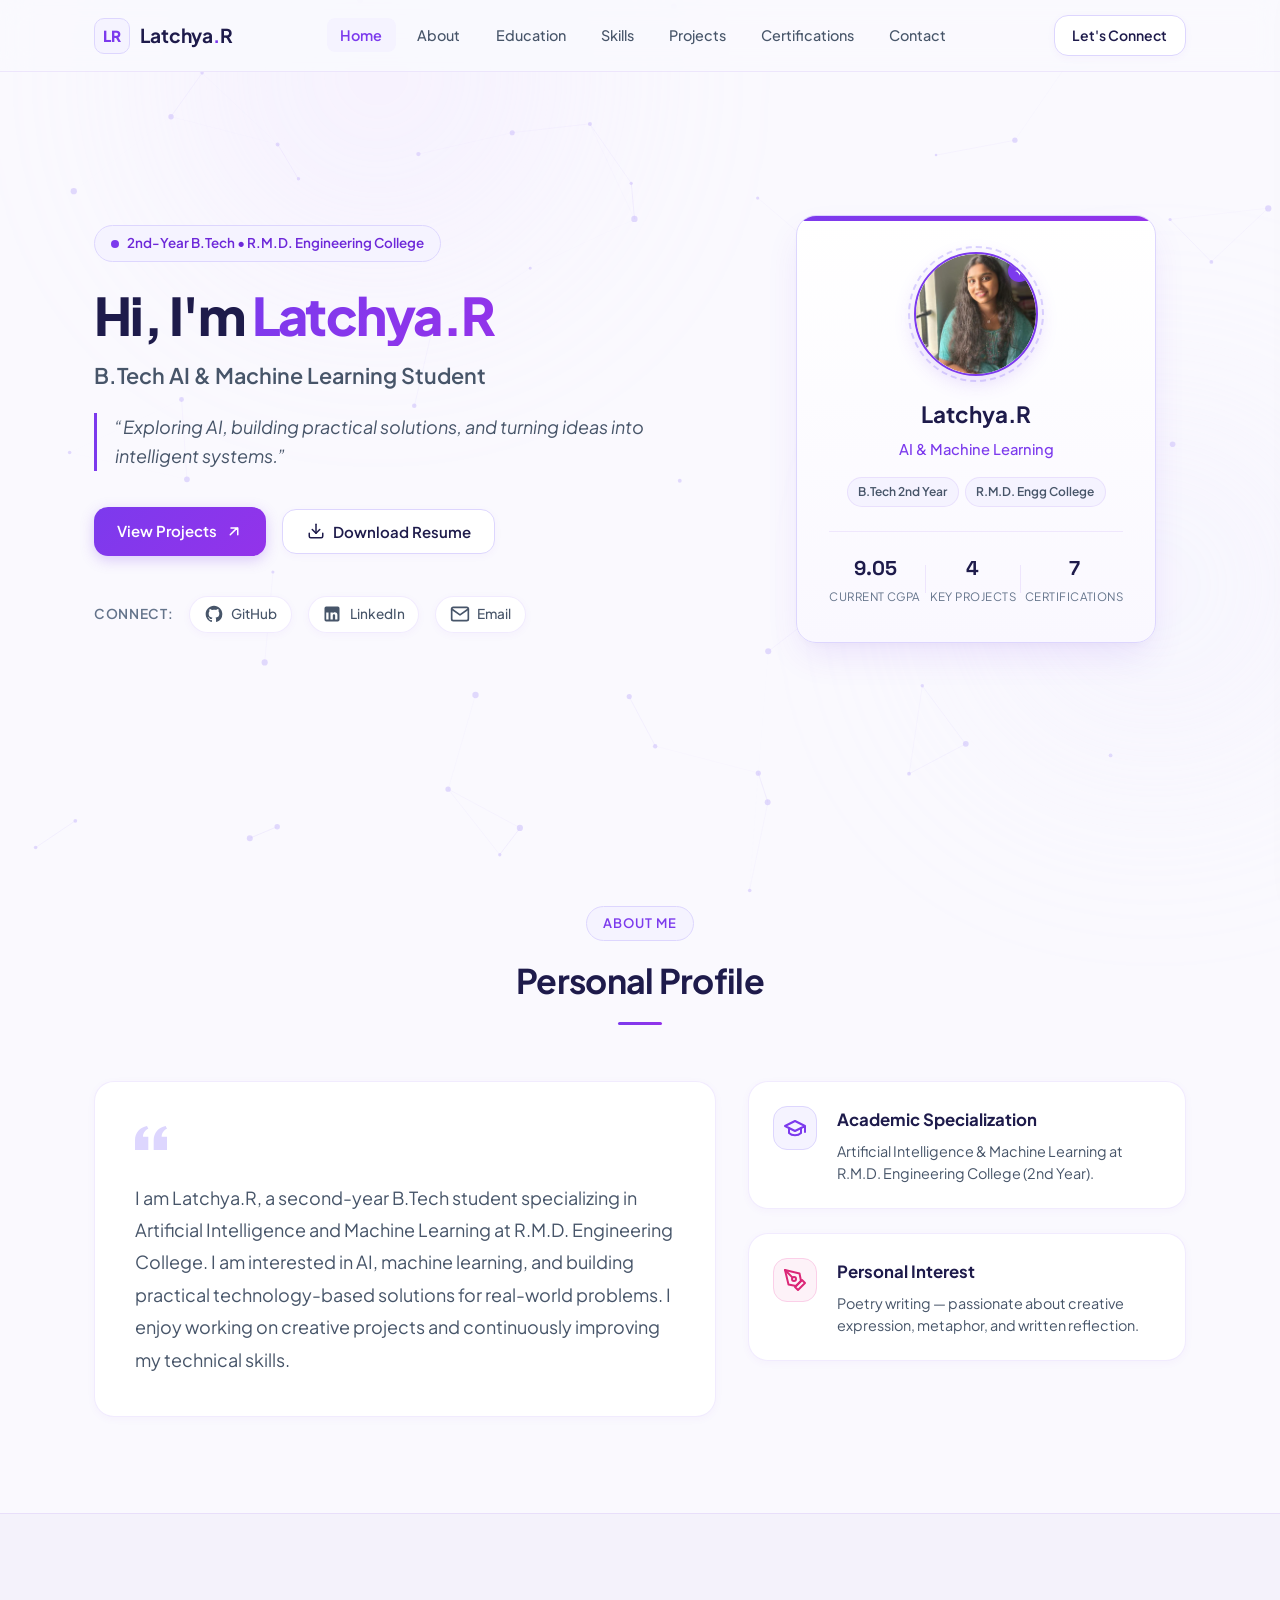
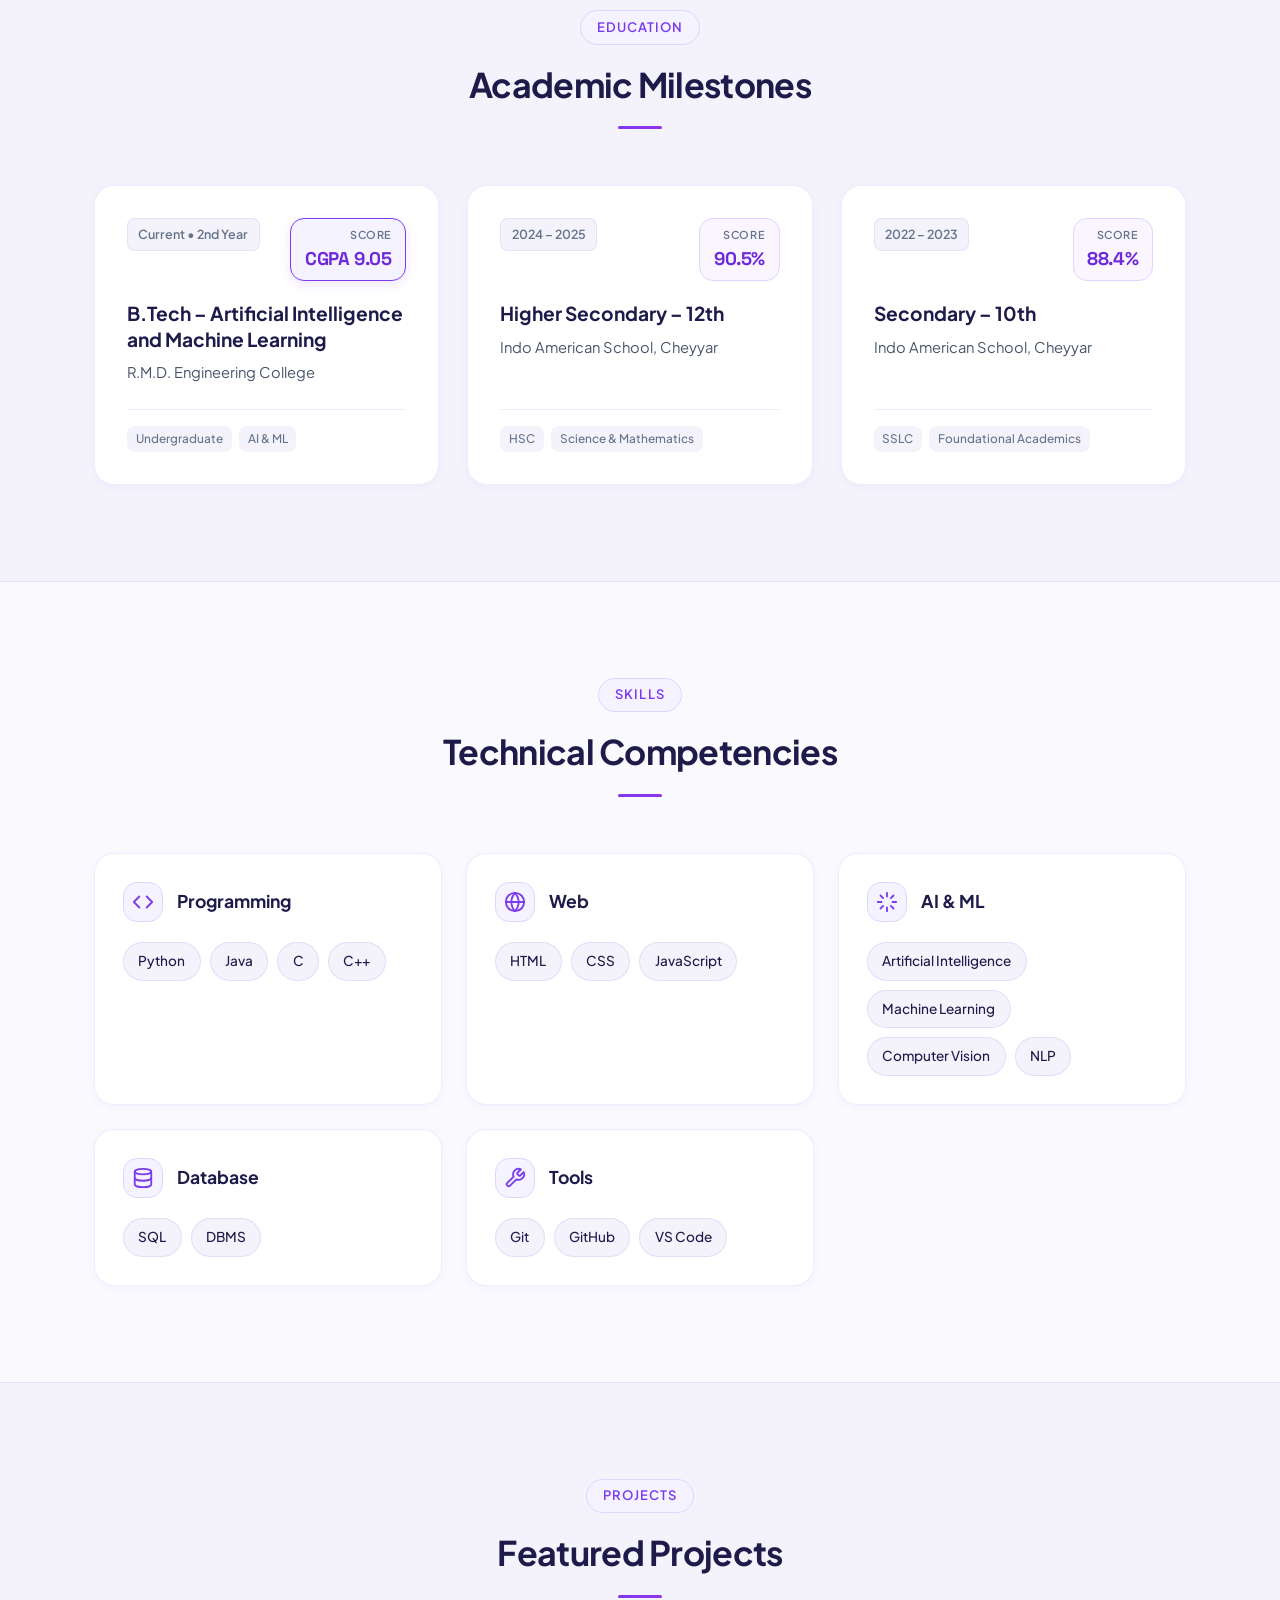
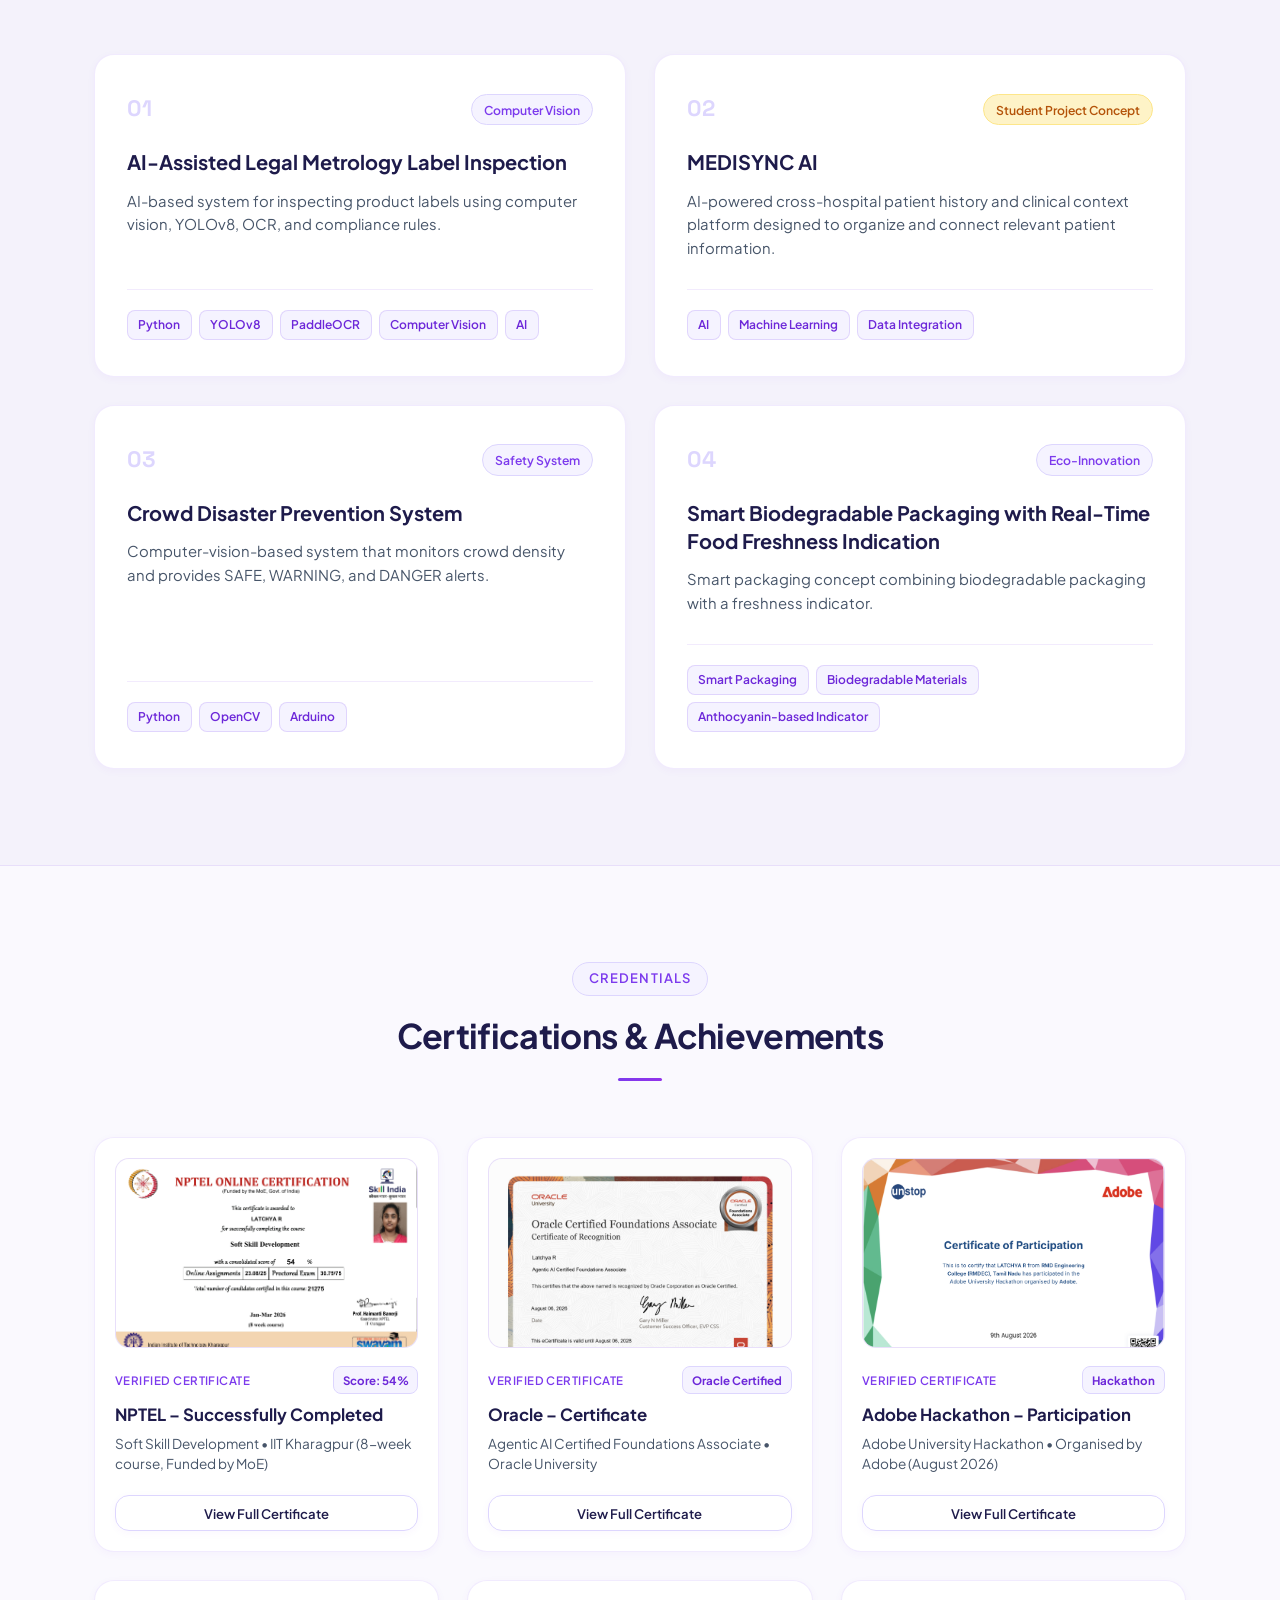
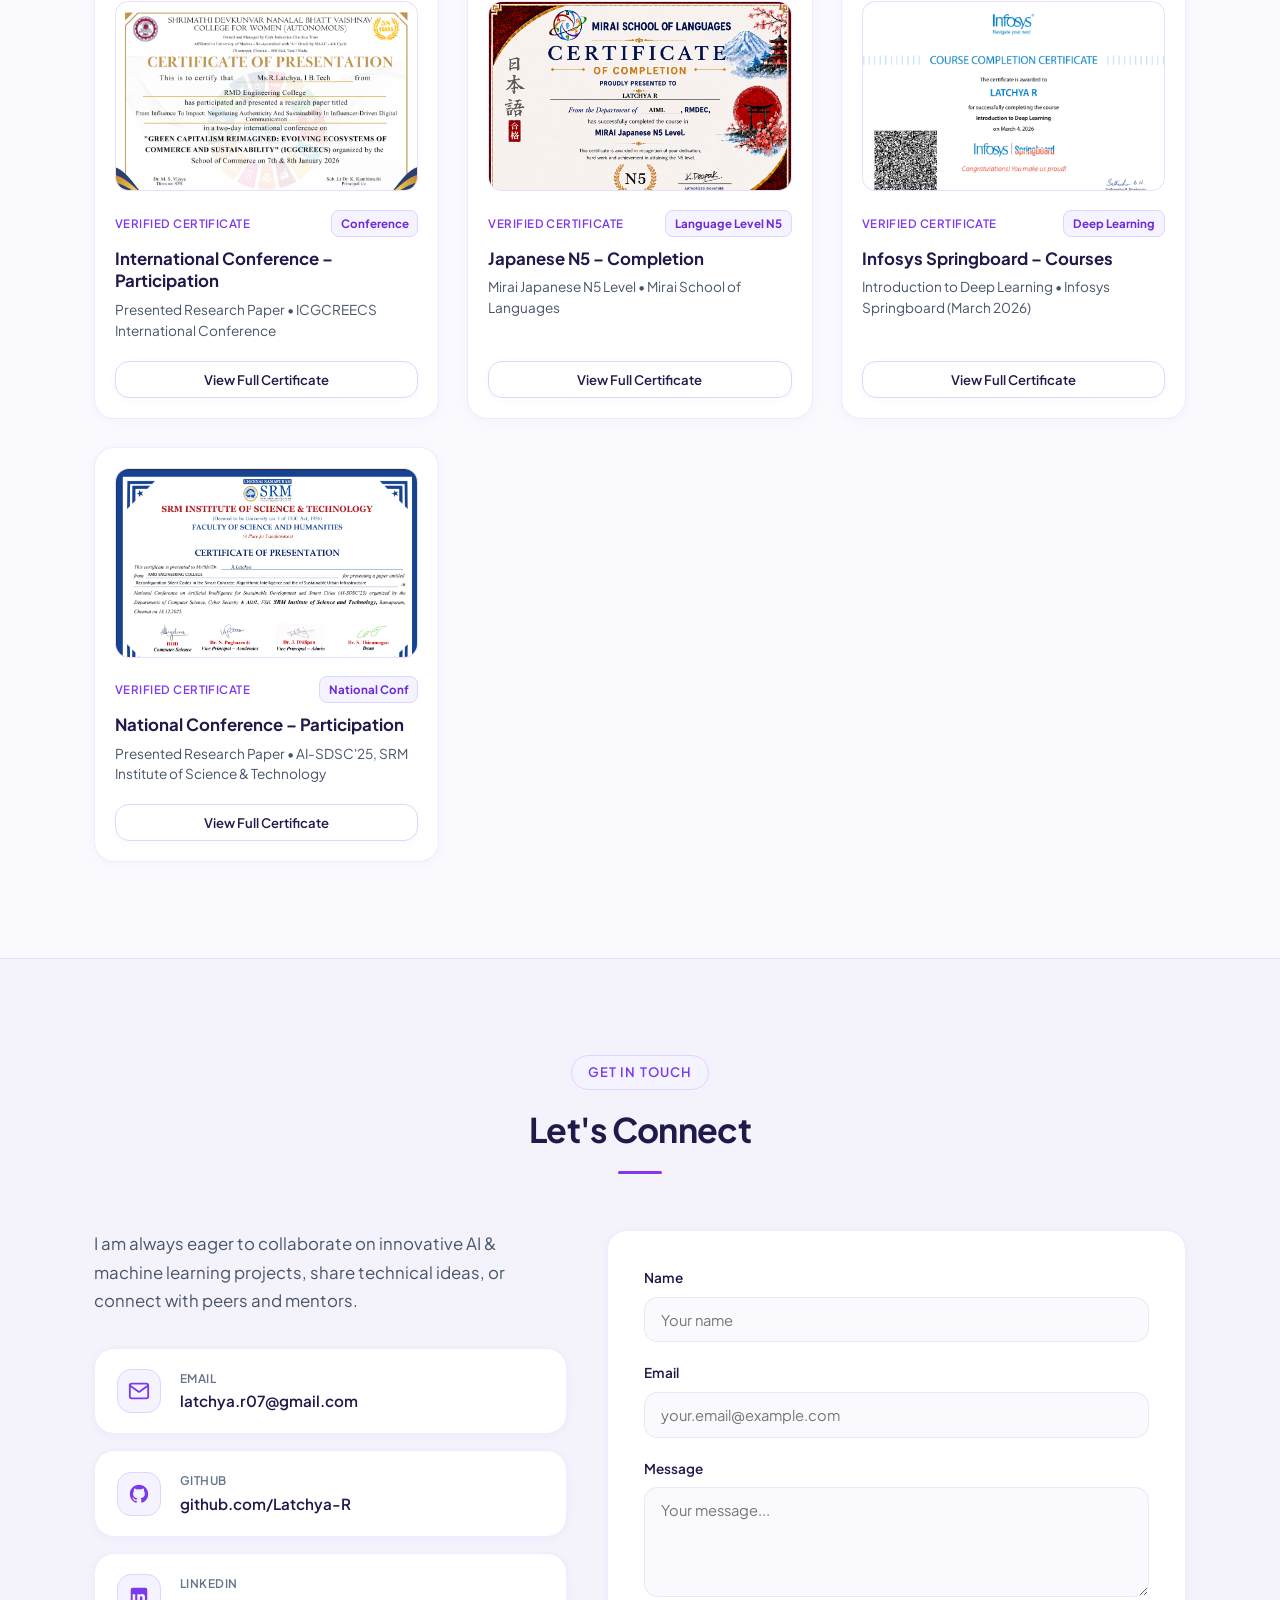
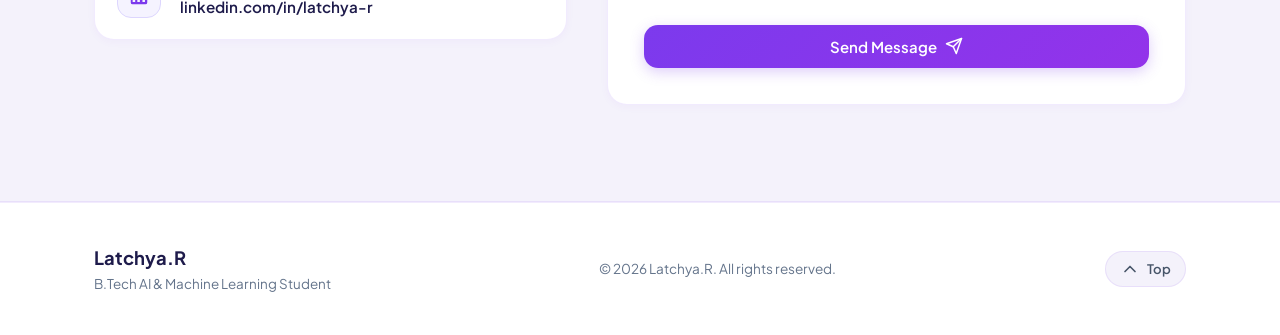
==== commit 3ee2bdc2: "Initial commit" ====
--- a/index.html
+++ b/index.html
@@ -1,19 +1,24 @@
 <!DOCTYPE html>
 <html lang="en">
+
 <head>
   <meta charset="UTF-8" />
   <meta name="viewport" content="width=device-width, initial-scale=1.0" />
   <title>Latchya.R | B.Tech AI & Machine Learning Student</title>
-  <meta name="description" content="Portfolio of Latchya.R, a 2nd-year B.Tech Artificial Intelligence and Machine Learning student at R.M.D. Engineering College." />
+  <meta name="description"
+    content="Portfolio of Latchya.R, a 2nd-year B.Tech Artificial Intelligence and Machine Learning student at R.M.D. Engineering College." />
 
   <!-- Google Fonts: Plus Jakarta Sans -->
   <link rel="preconnect" href="https://fonts.googleapis.com" />
   <link rel="preconnect" href="https://fonts.gstatic.com" crossorigin />
-  <link href="https://fonts.googleapis.com/css2?family=Plus+Jakarta+Sans:wght@300;400;500;600;700;800&family=Space+Grotesk:wght@500;600;700&display=swap" rel="stylesheet" />
+  <link
+    href="https://fonts.googleapis.com/css2?family=Plus+Jakarta+Sans:wght@300;400;500;600;700;800&family=Space+Grotesk:wght@500;600;700&display=swap"
+    rel="stylesheet" />
 
   <!-- Stylesheet -->
   <link rel="stylesheet" href="style.css" />
 </head>
+
 <body>
   <!-- Ambient Background Canvas (Subtle AI Network) -->
   <canvas id="network-canvas" aria-hidden="true"></canvas>
@@ -105,12 +110,14 @@
           <div class="hero-buttons">
             <a href="#projects" class="btn btn-primary">
               <span>View Projects</span>
-              <svg class="btn-icon" width="18" height="18" viewBox="0 0 24 24" fill="none" stroke="currentColor" stroke-width="2" stroke-linecap="round" stroke-linejoin="round">
+              <svg class="btn-icon" width="18" height="18" viewBox="0 0 24 24" fill="none" stroke="currentColor"
+                stroke-width="2" stroke-linecap="round" stroke-linejoin="round">
                 <path d="M7 17l9.2-9.2M17 17V8H8" />
               </svg>
             </a>
             <button class="btn btn-outline" id="resumeBtn" type="button">
-              <svg class="btn-icon" width="18" height="18" viewBox="0 0 24 24" fill="none" stroke="currentColor" stroke-width="2" stroke-linecap="round" stroke-linejoin="round">
+              <svg class="btn-icon" width="18" height="18" viewBox="0 0 24 24" fill="none" stroke="currentColor"
+                stroke-width="2" stroke-linecap="round" stroke-linejoin="round">
                 <path d="M21 15v4a2 2 0 0 1-2 2H5a2 2 0 0 1-2-2v-4" />
                 <polyline points="7 10 12 15 17 10" />
                 <line x1="12" y1="15" x2="12" y2="3" />
@@ -123,24 +130,29 @@
           <div class="hero-socials">
             <span class="social-label">Connect:</span>
             <!-- GitHub -->
-            <a href="https://github.com/Latchya-R" target="_blank" rel="noopener noreferrer" class="social-link" title="GitHub Profile">
+            <a href="https://github.com/Latchya-R" target="_blank" rel="noopener noreferrer" class="social-link"
+              title="GitHub Profile">
               <svg width="20" height="20" viewBox="0 0 24 24" fill="currentColor">
-                <path fill-rule="evenodd" clip-rule="evenodd" d="M12 2C6.477 2 2 6.484 2 12.017c0 4.425 2.865 8.18 6.839 9.504.5.092.682-.217.682-.483 0-.237-.008-.868-.013-1.703-2.782.605-3.369-1.343-3.369-1.343-.454-1.158-1.11-1.466-1.11-1.466-.908-.62.069-.608.069-.608 1.003.07 1.53 1.032 1.53 1.032.892 1.53 2.341 1.088 2.91.832.092-.647.35-1.088.636-1.338-2.22-.253-4.555-1.113-4.555-4.951 0-1.093.39-1.988 1.029-2.688-.103-.253-.446-1.272.098-2.65 0 0 .84-.27 2.75 1.026A9.564 9.564 0 0112 6.844c.85.004 1.705.115 2.504.337 1.909-1.296 2.747-1.027 2.747-1.027.546 1.379.202 2.398.1 2.651.64.7 1.028 1.595 1.028 2.688 0 3.848-2.339 4.695-4.566 4.943.359.309.678.92.678 1.855 0 1.338-.012 2.419-.012 2.747 0 .268.18.58.688.482A10.019 10.019 0 0022 12.017C22 6.484 17.522 2 12 2z" />
+                <path fill-rule="evenodd" clip-rule="evenodd"
+                  d="M12 2C6.477 2 2 6.484 2 12.017c0 4.425 2.865 8.18 6.839 9.504.5.092.682-.217.682-.483 0-.237-.008-.868-.013-1.703-2.782.605-3.369-1.343-3.369-1.343-.454-1.158-1.11-1.466-1.11-1.466-.908-.62.069-.608.069-.608 1.003.07 1.53 1.032 1.53 1.032.892 1.53 2.341 1.088 2.91.832.092-.647.35-1.088.636-1.338-2.22-.253-4.555-1.113-4.555-4.951 0-1.093.39-1.988 1.029-2.688-.103-.253-.446-1.272.098-2.65 0 0 .84-.27 2.75 1.026A9.564 9.564 0 0112 6.844c.85.004 1.705.115 2.504.337 1.909-1.296 2.747-1.027 2.747-1.027.546 1.379.202 2.398.1 2.651.64.7 1.028 1.595 1.028 2.688 0 3.848-2.339 4.695-4.566 4.943.359.309.678.92.678 1.855 0 1.338-.012 2.419-.012 2.747 0 .268.18.58.688.482A10.019 10.019 0 0022 12.017C22 6.484 17.522 2 12 2z" />
               </svg>
               <span>GitHub</span>
             </a>
 
             <!-- LinkedIn (Custom student profile placeholder, avoiding /feed/) -->
-            <a href="https://www.linkedin.com/in/latchya-r" target="_blank" rel="noopener noreferrer" class="social-link" title="LinkedIn Profile">
+            <a href="https://www.linkedin.com/in/latchya-r" target="_blank" rel="noopener noreferrer"
+              class="social-link" title="LinkedIn Profile">
               <svg width="20" height="20" viewBox="0 0 24 24" fill="currentColor">
-                <path d="M19 3a2 2 0 0 1 2 2v14a2 2 0 0 1-2 2H5a2 2 0 0 1-2-2V5a2 2 0 0 1 2-2h14m-.5 15.5v-5.3a3.26 3.26 0 0 0-3.26-3.26c-.85 0-1.84.52-2.28 1.3v-1.11h-2.79v8.37h2.79v-4.93c0-.77.62-1.4 1.39-1.4a1.4 1.4 0 0 1 1.4 1.4v4.93h2.75M6.46 8.76c-.86 0-1.54-.69-1.54-1.54s.68-1.54 1.54-1.54 1.54.69 1.54 1.54-.68 1.54-1.54 1.54m1.39 9.74v-8.37H5.07v8.37h2.78z" />
+                <path
+                  d="M19 3a2 2 0 0 1 2 2v14a2 2 0 0 1-2 2H5a2 2 0 0 1-2-2V5a2 2 0 0 1 2-2h14m-.5 15.5v-5.3a3.26 3.26 0 0 0-3.26-3.26c-.85 0-1.84.52-2.28 1.3v-1.11h-2.79v8.37h2.79v-4.93c0-.77.62-1.4 1.39-1.4a1.4 1.4 0 0 1 1.4 1.4v4.93h2.75M6.46 8.76c-.86 0-1.54-.69-1.54-1.54s.68-1.54 1.54-1.54 1.54.69 1.54 1.54-.68 1.54-1.54 1.54m1.39 9.74v-8.37H5.07v8.37h2.78z" />
               </svg>
               <span>LinkedIn</span>
             </a>
 
             <!-- Email -->
             <a href="mailto:latchya.r07@gmail.com" class="social-link" title="Send Email">
-              <svg width="20" height="20" viewBox="0 0 24 24" fill="none" stroke="currentColor" stroke-width="2" stroke-linecap="round" stroke-linejoin="round">
+              <svg width="20" height="20" viewBox="0 0 24 24" fill="none" stroke="currentColor" stroke-width="2"
+                stroke-linecap="round" stroke-linejoin="round">
                 <path d="M4 4h16c1.1 0 2 .9 2 2v12c0 1.1-.9 2-2 2H4c-1.1 0-2-.9-2-2V6c0-1.1.9-2 2-2z" />
                 <polyline points="22,6 12,13 2,6" />
               </svg>
@@ -203,11 +215,15 @@
             <div class="card-glow"></div>
             <div class="quote-icon">
               <svg width="32" height="32" viewBox="0 0 24 24" fill="currentColor">
-                <path d="M14.017 21v-7.391c0-5.704 3.731-9.57 8.983-10.609l.995 2.151c-2.432.917-3.995 3.638-3.995 5.849h4v10h-9.983zm-14.017 0v-7.391c0-5.704 3.748-9.57 9-10.609l.996 2.151c-2.433.917-3.996 3.638-3.996 5.849h3.983v10h-9.983z" />
+                <path
+                  d="M14.017 21v-7.391c0-5.704 3.731-9.57 8.983-10.609l.995 2.151c-2.432.917-3.995 3.638-3.995 5.849h4v10h-9.983zm-14.017 0v-7.391c0-5.704 3.748-9.57 9-10.609l.996 2.151c-2.433.917-3.996 3.638-3.996 5.849h3.983v10h-9.983z" />
               </svg>
             </div>
             <p class="about-text">
-              I am Latchya.R, a second-year B.Tech student specializing in Artificial Intelligence and Machine Learning at R.M.D. Engineering College. I am interested in AI, machine learning, and building practical technology-based solutions for real-world problems. I enjoy working on creative projects and continuously improving my technical skills.
+              I am Latchya.R, a second-year B.Tech student specializing in Artificial Intelligence and Machine Learning
+              at R.M.D. Engineering College. I am interested in AI, machine learning, and building practical
+              technology-based solutions for real-world problems. I enjoy working on creative projects and continuously
+              improving my technical skills.
             </p>
           </div>
 
@@ -216,21 +232,24 @@
             <!-- Academic Anchor Card -->
             <div class="highlight-card card">
               <div class="highlight-icon">
-                <svg width="24" height="24" viewBox="0 0 24 24" fill="none" stroke="currentColor" stroke-width="2" stroke-linecap="round" stroke-linejoin="round">
+                <svg width="24" height="24" viewBox="0 0 24 24" fill="none" stroke="currentColor" stroke-width="2"
+                  stroke-linecap="round" stroke-linejoin="round">
                   <path d="M22 10v6M2 10l10-5 10 5-10 5z" />
                   <path d="M6 12v5c3 3 9 3 12 0v-5" />
                 </svg>
               </div>
               <div class="highlight-details">
                 <h4 class="highlight-title">Academic Specialization</h4>
-                <p class="highlight-desc">Artificial Intelligence &amp; Machine Learning at R.M.D. Engineering College (2nd Year).</p>
+                <p class="highlight-desc">Artificial Intelligence &amp; Machine Learning at R.M.D. Engineering College
+                  (2nd Year).</p>
               </div>
             </div>
 
             <!-- Personal Interest Card (Poetry Writing Only) -->
             <div class="highlight-card card">
               <div class="highlight-icon poetry-icon">
-                <svg width="24" height="24" viewBox="0 0 24 24" fill="none" stroke="currentColor" stroke-width="2" stroke-linecap="round" stroke-linejoin="round">
+                <svg width="24" height="24" viewBox="0 0 24 24" fill="none" stroke="currentColor" stroke-width="2"
+                  stroke-linecap="round" stroke-linejoin="round">
                   <path d="M12 19l7-7 3 3-7 7-3-3z" />
                   <path d="M18 13l-1.5-7.5L2 2l3.5 14.5L13 18l5-5z" />
                   <path d="M2 2l7.586 7.586" />
@@ -239,7 +258,8 @@
               </div>
               <div class="highlight-details">
                 <h4 class="highlight-title">Personal Interest</h4>
-                <p class="highlight-desc">Poetry writing &mdash; passionate about creative expression, metaphor, and written reflection.</p>
+                <p class="highlight-desc">Poetry writing &mdash; passionate about creative expression, metaphor, and
+                  written reflection.</p>
               </div>
             </div>
           </div>
@@ -328,7 +348,8 @@
           <div class="skill-category-card card">
             <div class="category-header">
               <div class="category-icon">
-                <svg width="22" height="22" viewBox="0 0 24 24" fill="none" stroke="currentColor" stroke-width="2" stroke-linecap="round" stroke-linejoin="round">
+                <svg width="22" height="22" viewBox="0 0 24 24" fill="none" stroke="currentColor" stroke-width="2"
+                  stroke-linecap="round" stroke-linejoin="round">
                   <polyline points="16 18 22 12 16 6" />
                   <polyline points="8 6 2 12 8 18" />
                 </svg>
@@ -347,10 +368,12 @@
           <div class="skill-category-card card">
             <div class="category-header">
               <div class="category-icon">
-                <svg width="22" height="22" viewBox="0 0 24 24" fill="none" stroke="currentColor" stroke-width="2" stroke-linecap="round" stroke-linejoin="round">
+                <svg width="22" height="22" viewBox="0 0 24 24" fill="none" stroke="currentColor" stroke-width="2"
+                  stroke-linecap="round" stroke-linejoin="round">
                   <circle cx="12" cy="12" r="10" />
                   <line x1="2" y1="12" x2="22" y2="12" />
-                  <path d="M12 2a15.3 15.3 0 0 1 4 10 15.3 15.3 0 0 1-4 10 15.3 15.3 0 0 1-4-10 15.3 15.3 0 0 1 4-10z" />
+                  <path
+                    d="M12 2a15.3 15.3 0 0 1 4 10 15.3 15.3 0 0 1-4 10 15.3 15.3 0 0 1-4-10 15.3 15.3 0 0 1 4-10z" />
                 </svg>
               </div>
               <h3 class="category-title">Web</h3>
@@ -366,8 +389,10 @@
           <div class="skill-category-card card">
             <div class="category-header">
               <div class="category-icon">
-                <svg width="22" height="22" viewBox="0 0 24 24" fill="none" stroke="currentColor" stroke-width="2" stroke-linecap="round" stroke-linejoin="round">
-                  <path d="M12 2v4M12 18v4M4.93 4.93l2.83 2.83M16.24 16.24l2.83 2.83M2 12h4M18 12h4M4.93 19.07l2.83-2.83M16.24 7.76l2.83-2.83" />
+                <svg width="22" height="22" viewBox="0 0 24 24" fill="none" stroke="currentColor" stroke-width="2"
+                  stroke-linecap="round" stroke-linejoin="round">
+                  <path
+                    d="M12 2v4M12 18v4M4.93 4.93l2.83 2.83M16.24 16.24l2.83 2.83M2 12h4M18 12h4M4.93 19.07l2.83-2.83M16.24 7.76l2.83-2.83" />
                 </svg>
               </div>
               <h3 class="category-title">AI &amp; ML</h3>
@@ -384,7 +409,8 @@
           <div class="skill-category-card card">
             <div class="category-header">
               <div class="category-icon">
-                <svg width="22" height="22" viewBox="0 0 24 24" fill="none" stroke="currentColor" stroke-width="2" stroke-linecap="round" stroke-linejoin="round">
+                <svg width="22" height="22" viewBox="0 0 24 24" fill="none" stroke="currentColor" stroke-width="2"
+                  stroke-linecap="round" stroke-linejoin="round">
                   <ellipse cx="12" cy="5" rx="9" ry="3" />
                   <path d="M21 12c0 1.66-4 3-9 3s-9-1.34-9-3" />
                   <path d="M3 5v14c0 1.66 4 3 9 3s9-1.34 9-3V5" />
@@ -402,8 +428,10 @@
           <div class="skill-category-card card">
             <div class="category-header">
               <div class="category-icon">
-                <svg width="22" height="22" viewBox="0 0 24 24" fill="none" stroke="currentColor" stroke-width="2" stroke-linecap="round" stroke-linejoin="round">
-                  <path d="M14.7 6.3a1 1 0 0 0 0 1.4l1.6 1.6a1 1 0 0 0 1.4 0l3.77-3.77a6 6 0 0 1-7.94 7.94l-6.91 6.91a2.12 2.12 0 0 1-3-3l6.91-6.91a6 6 0 0 1 7.94-7.94l-3.76 3.76z" />
+                <svg width="22" height="22" viewBox="0 0 24 24" fill="none" stroke="currentColor" stroke-width="2"
+                  stroke-linecap="round" stroke-linejoin="round">
+                  <path
+                    d="M14.7 6.3a1 1 0 0 0 0 1.4l1.6 1.6a1 1 0 0 0 1.4 0l3.77-3.77a6 6 0 0 1-7.94 7.94l-6.91 6.91a2.12 2.12 0 0 1-3-3l6.91-6.91a6 6 0 0 1 7.94-7.94l-3.76 3.76z" />
                 </svg>
               </div>
               <h3 class="category-title">Tools</h3>
@@ -455,7 +483,8 @@
             </div>
             <h3 class="project-title">MEDISYNC AI</h3>
             <p class="project-desc">
-              AI-powered cross-hospital patient history and clinical context platform designed to organize and connect relevant patient information.
+              AI-powered cross-hospital patient history and clinical context platform designed to organize and connect
+              relevant patient information.
             </p>
             <div class="project-techs">
               <span class="tech-pill">AI</span>
@@ -513,11 +542,14 @@
         <div class="certifications-grid">
           <!-- 1. NPTEL (With Certificate Image) -->
           <div class="cert-card cert-card-has-media card">
-            <div class="cert-media-preview" data-cert-title="NPTEL Online Certification &ndash; Soft Skill Development" data-cert-img="assets/cert-nptel.png" data-cert-link="assets/cert-nptel.png">
-              <img src="assets/cert-nptel.png" alt="NPTEL Soft Skill Development Certificate" class="cert-thumb-img" loading="lazy" />
+            <div class="cert-media-preview" data-cert-title="NPTEL Online Certification &ndash; Soft Skill Development"
+              data-cert-img="assets/cert-nptel.png" data-cert-link="assets/cert-nptel.png">
+              <img src="assets/cert-nptel.png" alt="NPTEL Soft Skill Development Certificate" class="cert-thumb-img"
+                loading="lazy" />
               <div class="cert-media-overlay">
                 <span class="cert-view-badge">
-                  <svg width="15" height="15" viewBox="0 0 24 24" fill="none" stroke="currentColor" stroke-width="2" stroke-linecap="round" stroke-linejoin="round">
+                  <svg width="15" height="15" viewBox="0 0 24 24" fill="none" stroke="currentColor" stroke-width="2"
+                    stroke-linecap="round" stroke-linejoin="round">
                     <circle cx="11" cy="11" r="8"></circle>
                     <line x1="21" y1="21" x2="16.65" y2="16.65"></line>
                     <line x1="11" y1="8" x2="11" y2="14"></line>
@@ -534,7 +566,9 @@
               </div>
               <h3 class="cert-title">NPTEL &ndash; Successfully Completed</h3>
               <p class="cert-meta-desc">Soft Skill Development &bull; IIT Kharagpur (8-week course, Funded by MoE)</p>
-              <button type="button" class="btn btn-sm btn-outline cert-action-btn" data-cert-title="NPTEL Online Certification &ndash; Soft Skill Development" data-cert-img="assets/cert-nptel.png" data-cert-link="assets/cert-nptel.png">
+              <button type="button" class="btn btn-sm btn-outline cert-action-btn"
+                data-cert-title="NPTEL Online Certification &ndash; Soft Skill Development"
+                data-cert-img="assets/cert-nptel.png" data-cert-link="assets/cert-nptel.png">
                 <span>View Full Certificate</span>
               </button>
             </div>
@@ -542,11 +576,15 @@
 
           <!-- 2. Oracle (With Certificate Image) -->
           <div class="cert-card cert-card-has-media card">
-            <div class="cert-media-preview" data-cert-title="Oracle Certified Foundations Associate &ndash; Agentic AI" data-cert-img="assets/cert-oracle-agentic-ai.png" data-cert-link="assets/cert-oracle-agentic-ai.png">
-              <img src="assets/cert-oracle-agentic-ai.png" alt="Oracle Agentic AI Certified Foundations Associate Certificate" class="cert-thumb-img" loading="lazy" />
+            <div class="cert-media-preview" data-cert-title="Oracle Certified Foundations Associate &ndash; Agentic AI"
+              data-cert-img="assets/cert-oracle-agentic-ai.png" data-cert-link="assets/cert-oracle-agentic-ai.png">
+              <img src="assets/cert-oracle-agentic-ai.png"
+                alt="Oracle Agentic AI Certified Foundations Associate Certificate" class="cert-thumb-img"
+                loading="lazy" />
               <div class="cert-media-overlay">
                 <span class="cert-view-badge">
-                  <svg width="15" height="15" viewBox="0 0 24 24" fill="none" stroke="currentColor" stroke-width="2" stroke-linecap="round" stroke-linejoin="round">
+                  <svg width="15" height="15" viewBox="0 0 24 24" fill="none" stroke="currentColor" stroke-width="2"
+                    stroke-linecap="round" stroke-linejoin="round">
                     <circle cx="11" cy="11" r="8"></circle>
                     <line x1="21" y1="21" x2="16.65" y2="16.65"></line>
                     <line x1="11" y1="8" x2="11" y2="14"></line>
@@ -563,7 +601,9 @@
               </div>
               <h3 class="cert-title">Oracle &ndash; Certificate</h3>
               <p class="cert-meta-desc">Agentic AI Certified Foundations Associate &bull; Oracle University</p>
-              <button type="button" class="btn btn-sm btn-outline cert-action-btn" data-cert-title="Oracle Certified Foundations Associate &ndash; Agentic AI" data-cert-img="assets/cert-oracle-agentic-ai.png" data-cert-link="assets/cert-oracle-agentic-ai.png">
+              <button type="button" class="btn btn-sm btn-outline cert-action-btn"
+                data-cert-title="Oracle Certified Foundations Associate &ndash; Agentic AI"
+                data-cert-img="assets/cert-oracle-agentic-ai.png" data-cert-link="assets/cert-oracle-agentic-ai.png">
                 <span>View Full Certificate</span>
               </button>
             </div>
@@ -571,11 +611,15 @@
 
           <!-- 3. Adobe Hackathon (With Certificate Image) -->
           <div class="cert-card cert-card-has-media card">
-            <div class="cert-media-preview" data-cert-title="Adobe University Hackathon &ndash; Participation Certificate" data-cert-img="assets/cert-adobe-hackathon.png" data-cert-link="assets/cert-adobe-hackathon.png">
-              <img src="assets/cert-adobe-hackathon.png" alt="Adobe University Hackathon Certificate of Participation" class="cert-thumb-img" loading="lazy" />
+            <div class="cert-media-preview"
+              data-cert-title="Adobe University Hackathon &ndash; Participation Certificate"
+              data-cert-img="assets/cert-adobe-hackathon.png" data-cert-link="assets/cert-adobe-hackathon.png">
+              <img src="assets/cert-adobe-hackathon.png" alt="Adobe University Hackathon Certificate of Participation"
+                class="cert-thumb-img" loading="lazy" />
               <div class="cert-media-overlay">
                 <span class="cert-view-badge">
-                  <svg width="15" height="15" viewBox="0 0 24 24" fill="none" stroke="currentColor" stroke-width="2" stroke-linecap="round" stroke-linejoin="round">
+                  <svg width="15" height="15" viewBox="0 0 24 24" fill="none" stroke="currentColor" stroke-width="2"
+                    stroke-linecap="round" stroke-linejoin="round">
                     <circle cx="11" cy="11" r="8"></circle>
                     <line x1="21" y1="21" x2="16.65" y2="16.65"></line>
                     <line x1="11" y1="8" x2="11" y2="14"></line>
@@ -592,7 +636,9 @@
               </div>
               <h3 class="cert-title">Adobe Hackathon &ndash; Participation</h3>
               <p class="cert-meta-desc">Adobe University Hackathon &bull; Organised by Adobe (August 2026)</p>
-              <button type="button" class="btn btn-sm btn-outline cert-action-btn" data-cert-title="Adobe University Hackathon &ndash; Participation Certificate" data-cert-img="assets/cert-adobe-hackathon.png" data-cert-link="assets/cert-adobe-hackathon.png">
+              <button type="button" class="btn btn-sm btn-outline cert-action-btn"
+                data-cert-title="Adobe University Hackathon &ndash; Participation Certificate"
+                data-cert-img="assets/cert-adobe-hackathon.png" data-cert-link="assets/cert-adobe-hackathon.png">
                 <span>View Full Certificate</span>
               </button>
             </div>
@@ -600,11 +646,17 @@
 
           <!-- 4. International Conference (With Certificate Image) -->
           <div class="cert-card cert-card-has-media card">
-            <div class="cert-media-preview" data-cert-title="International Conference &ndash; Research Presentation Certificate (ICGCREECS)" data-cert-img="assets/cert-international-conference.png" data-cert-link="assets/cert-international-conference.png">
-              <img src="assets/cert-international-conference.png" alt="International Conference Research Presentation Certificate" class="cert-thumb-img" loading="lazy" />
+            <div class="cert-media-preview"
+              data-cert-title="International Conference &ndash; Research Presentation Certificate (ICGCREECS)"
+              data-cert-img="assets/cert-international-conference.png"
+              data-cert-link="assets/cert-international-conference.png">
+              <img src="assets/cert-international-conference.png"
+                alt="International Conference Research Presentation Certificate" class="cert-thumb-img"
+                loading="lazy" />
               <div class="cert-media-overlay">
                 <span class="cert-view-badge">
-                  <svg width="15" height="15" viewBox="0 0 24 24" fill="none" stroke="currentColor" stroke-width="2" stroke-linecap="round" stroke-linejoin="round">
+                  <svg width="15" height="15" viewBox="0 0 24 24" fill="none" stroke="currentColor" stroke-width="2"
+                    stroke-linecap="round" stroke-linejoin="round">
                     <circle cx="11" cy="11" r="8"></circle>
                     <line x1="21" y1="21" x2="16.65" y2="16.65"></line>
                     <line x1="11" y1="8" x2="11" y2="14"></line>
@@ -621,7 +673,10 @@
               </div>
               <h3 class="cert-title">International Conference &ndash; Participation</h3>
               <p class="cert-meta-desc">Presented Research Paper &bull; ICGCREECS International Conference</p>
-              <button type="button" class="btn btn-sm btn-outline cert-action-btn" data-cert-title="International Conference &ndash; Research Presentation Certificate (ICGCREECS)" data-cert-img="assets/cert-international-conference.png" data-cert-link="assets/cert-international-conference.png">
+              <button type="button" class="btn btn-sm btn-outline cert-action-btn"
+                data-cert-title="International Conference &ndash; Research Presentation Certificate (ICGCREECS)"
+                data-cert-img="assets/cert-international-conference.png"
+                data-cert-link="assets/cert-international-conference.png">
                 <span>View Full Certificate</span>
               </button>
             </div>
@@ -629,11 +684,14 @@
 
           <!-- 5. Japanese N5 (With Certificate Image) -->
           <div class="cert-card cert-card-has-media card">
-            <div class="cert-media-preview" data-cert-title="Mirai Japanese N5 Level &ndash; Certificate of Completion" data-cert-img="assets/cert-japanese-n5.png" data-cert-link="assets/cert-japanese-n5.png">
-              <img src="assets/cert-japanese-n5.png" alt="Mirai School of Languages Japanese N5 Certificate" class="cert-thumb-img" loading="lazy" />
+            <div class="cert-media-preview" data-cert-title="Mirai Japanese N5 Level &ndash; Certificate of Completion"
+              data-cert-img="assets/cert-japanese-n5.png" data-cert-link="assets/cert-japanese-n5.png">
+              <img src="assets/cert-japanese-n5.png" alt="Mirai School of Languages Japanese N5 Certificate"
+                class="cert-thumb-img" loading="lazy" />
               <div class="cert-media-overlay">
                 <span class="cert-view-badge">
-                  <svg width="15" height="15" viewBox="0 0 24 24" fill="none" stroke="currentColor" stroke-width="2" stroke-linecap="round" stroke-linejoin="round">
+                  <svg width="15" height="15" viewBox="0 0 24 24" fill="none" stroke="currentColor" stroke-width="2"
+                    stroke-linecap="round" stroke-linejoin="round">
                     <circle cx="11" cy="11" r="8"></circle>
                     <line x1="21" y1="21" x2="16.65" y2="16.65"></line>
                     <line x1="11" y1="8" x2="11" y2="14"></line>
@@ -650,7 +708,9 @@
               </div>
               <h3 class="cert-title">Japanese N5 &ndash; Completion</h3>
               <p class="cert-meta-desc">Mirai Japanese N5 Level &bull; Mirai School of Languages</p>
-              <button type="button" class="btn btn-sm btn-outline cert-action-btn" data-cert-title="Mirai Japanese N5 Level &ndash; Certificate of Completion" data-cert-img="assets/cert-japanese-n5.png" data-cert-link="assets/cert-japanese-n5.png">
+              <button type="button" class="btn btn-sm btn-outline cert-action-btn"
+                data-cert-title="Mirai Japanese N5 Level &ndash; Certificate of Completion"
+                data-cert-img="assets/cert-japanese-n5.png" data-cert-link="assets/cert-japanese-n5.png">
                 <span>View Full Certificate</span>
               </button>
             </div>
@@ -658,11 +718,15 @@
 
           <!-- 6. Infosys Springboard (With Certificate Image) -->
           <div class="cert-card cert-card-has-media card">
-            <div class="cert-media-preview" data-cert-title="Infosys Springboard &ndash; Introduction to Deep Learning" data-cert-img="assets/cert-infosys-springboard.png" data-cert-link="assets/cert-infosys-springboard.png">
-              <img src="assets/cert-infosys-springboard.png" alt="Infosys Springboard Introduction to Deep Learning Certificate" class="cert-thumb-img" loading="lazy" />
+            <div class="cert-media-preview" data-cert-title="Infosys Springboard &ndash; Introduction to Deep Learning"
+              data-cert-img="assets/cert-infosys-springboard.png" data-cert-link="assets/cert-infosys-springboard.png">
+              <img src="assets/cert-infosys-springboard.png"
+                alt="Infosys Springboard Introduction to Deep Learning Certificate" class="cert-thumb-img"
+                loading="lazy" />
               <div class="cert-media-overlay">
                 <span class="cert-view-badge">
-                  <svg width="15" height="15" viewBox="0 0 24 24" fill="none" stroke="currentColor" stroke-width="2" stroke-linecap="round" stroke-linejoin="round">
+                  <svg width="15" height="15" viewBox="0 0 24 24" fill="none" stroke="currentColor" stroke-width="2"
+                    stroke-linecap="round" stroke-linejoin="round">
                     <circle cx="11" cy="11" r="8"></circle>
                     <line x1="21" y1="21" x2="16.65" y2="16.65"></line>
                     <line x1="11" y1="8" x2="11" y2="14"></line>
@@ -679,7 +743,10 @@
               </div>
               <h3 class="cert-title">Infosys Springboard &ndash; Courses</h3>
               <p class="cert-meta-desc">Introduction to Deep Learning &bull; Infosys Springboard (March 2026)</p>
-              <button type="button" class="btn btn-sm btn-outline cert-action-btn" data-cert-title="Infosys Springboard &ndash; Introduction to Deep Learning" data-cert-img="assets/cert-infosys-springboard.png" data-cert-link="assets/cert-infosys-springboard.png">
+              <button type="button" class="btn btn-sm btn-outline cert-action-btn"
+                data-cert-title="Infosys Springboard &ndash; Introduction to Deep Learning"
+                data-cert-img="assets/cert-infosys-springboard.png"
+                data-cert-link="assets/cert-infosys-springboard.png">
                 <span>View Full Certificate</span>
               </button>
             </div>
@@ -687,11 +754,15 @@
 
           <!-- 7. National Conference (With Certificate Image) -->
           <div class="cert-card cert-card-has-media card">
-            <div class="cert-media-preview" data-cert-title="National Conference &ndash; Research Presentation Certificate (AI-SDSC'25)" data-cert-img="assets/cert-national-conference.png" data-cert-link="assets/cert-national-conference.png">
-              <img src="assets/cert-national-conference.png" alt="SRM Institute National Conference Certificate" class="cert-thumb-img" loading="lazy" />
+            <div class="cert-media-preview"
+              data-cert-title="National Conference &ndash; Research Presentation Certificate (AI-SDSC'25)"
+              data-cert-img="assets/cert-national-conference.png" data-cert-link="assets/cert-national-conference.png">
+              <img src="assets/cert-national-conference.png" alt="SRM Institute National Conference Certificate"
+                class="cert-thumb-img" loading="lazy" />
               <div class="cert-media-overlay">
                 <span class="cert-view-badge">
-                  <svg width="15" height="15" viewBox="0 0 24 24" fill="none" stroke="currentColor" stroke-width="2" stroke-linecap="round" stroke-linejoin="round">
+                  <svg width="15" height="15" viewBox="0 0 24 24" fill="none" stroke="currentColor" stroke-width="2"
+                    stroke-linecap="round" stroke-linejoin="round">
                     <circle cx="11" cy="11" r="8"></circle>
                     <line x1="21" y1="21" x2="16.65" y2="16.65"></line>
                     <line x1="11" y1="8" x2="11" y2="14"></line>
@@ -707,8 +778,12 @@
                 <span class="cert-score-pill">National Conf</span>
               </div>
               <h3 class="cert-title">National Conference &ndash; Participation</h3>
-              <p class="cert-meta-desc">Presented Research Paper &bull; AI-SDSC'25, SRM Institute of Science &amp; Technology</p>
-              <button type="button" class="btn btn-sm btn-outline cert-action-btn" data-cert-title="National Conference &ndash; Research Presentation Certificate (AI-SDSC'25)" data-cert-img="assets/cert-national-conference.png" data-cert-link="assets/cert-national-conference.png">
+              <p class="cert-meta-desc">Presented Research Paper &bull; AI-SDSC'25, SRM Institute of Science &amp;
+                Technology</p>
+              <button type="button" class="btn btn-sm btn-outline cert-action-btn"
+                data-cert-title="National Conference &ndash; Research Presentation Certificate (AI-SDSC'25)"
+                data-cert-img="assets/cert-national-conference.png"
+                data-cert-link="assets/cert-national-conference.png">
                 <span>View Full Certificate</span>
               </button>
             </div>
@@ -730,14 +805,16 @@
           <!-- Contact Info Cards -->
           <div class="contact-info-col">
             <p class="contact-intro">
-              I am always eager to collaborate on innovative AI &amp; machine learning projects, share technical ideas, or connect with peers and mentors.
+              I am always eager to collaborate on innovative AI &amp; machine learning projects, share technical ideas,
+              or connect with peers and mentors.
             </p>
 
             <div class="contact-methods">
               <!-- Email Card -->
               <a href="mailto:latchya.r07@gmail.com" class="contact-method-card card">
                 <div class="method-icon">
-                  <svg width="22" height="22" viewBox="0 0 24 24" fill="none" stroke="currentColor" stroke-width="2" stroke-linecap="round" stroke-linejoin="round">
+                  <svg width="22" height="22" viewBox="0 0 24 24" fill="none" stroke="currentColor" stroke-width="2"
+                    stroke-linecap="round" stroke-linejoin="round">
                     <path d="M4 4h16c1.1 0 2 .9 2 2v12c0 1.1-.9 2-2 2H4c-1.1 0-2-.9-2-2V6c0-1.1.9-2 2-2z" />
                     <polyline points="22,6 12,13 2,6" />
                   </svg>
@@ -749,10 +826,12 @@
               </a>
 
               <!-- GitHub Card -->
-              <a href="https://github.com/Latchya-R" target="_blank" rel="noopener noreferrer" class="contact-method-card card">
+              <a href="https://github.com/Latchya-R" target="_blank" rel="noopener noreferrer"
+                class="contact-method-card card">
                 <div class="method-icon">
                   <svg width="22" height="22" viewBox="0 0 24 24" fill="currentColor">
-                    <path fill-rule="evenodd" clip-rule="evenodd" d="M12 2C6.477 2 2 6.484 2 12.017c0 4.425 2.865 8.18 6.839 9.504.5.092.682-.217.682-.483 0-.237-.008-.868-.013-1.703-2.782.605-3.369-1.343-3.369-1.343-.454-1.158-1.11-1.466-1.11-1.466-.908-.62.069-.608.069-.608 1.003.07 1.53 1.032 1.53 1.032.892 1.53 2.341 1.088 2.91.832.092-.647.35-1.088.636-1.338-2.22-.253-4.555-1.113-4.555-4.951 0-1.093.39-1.988 1.029-2.688-.103-.253-.446-1.272.098-2.65 0 0 .84-.27 2.75 1.026A9.564 9.564 0 0112 6.844c.85.004 1.705.115 2.504.337 1.909-1.296 2.747-1.027 2.747-1.027.546 1.379.202 2.398.1 2.651.64.7 1.028 1.595 1.028 2.688 0 3.848-2.339 4.695-4.566 4.943.359.309.678.92.678 1.855 0 1.338-.012 2.419-.012 2.747 0 .268.18.58.688.482A10.019 10.019 0 0022 12.017C22 6.484 17.522 2 12 2z" />
+                    <path fill-rule="evenodd" clip-rule="evenodd"
+                      d="M12 2C6.477 2 2 6.484 2 12.017c0 4.425 2.865 8.18 6.839 9.504.5.092.682-.217.682-.483 0-.237-.008-.868-.013-1.703-2.782.605-3.369-1.343-3.369-1.343-.454-1.158-1.11-1.466-1.11-1.466-.908-.62.069-.608.069-.608 1.003.07 1.53 1.032 1.53 1.032.892 1.53 2.341 1.088 2.91.832.092-.647.35-1.088.636-1.338-2.22-.253-4.555-1.113-4.555-4.951 0-1.093.39-1.988 1.029-2.688-.103-.253-.446-1.272.098-2.65 0 0 .84-.27 2.75 1.026A9.564 9.564 0 0112 6.844c.85.004 1.705.115 2.504.337 1.909-1.296 2.747-1.027 2.747-1.027.546 1.379.202 2.398.1 2.651.64.7 1.028 1.595 1.028 2.688 0 3.848-2.339 4.695-4.566 4.943.359.309.678.92.678 1.855 0 1.338-.012 2.419-.012 2.747 0 .268.18.58.688.482A10.019 10.019 0 0022 12.017C22 6.484 17.522 2 12 2z" />
                   </svg>
                 </div>
                 <div class="method-info">
@@ -762,10 +841,12 @@
               </a>
 
               <!-- LinkedIn Card -->
-              <a href="https://www.linkedin.com/in/latchya-r" target="_blank" rel="noopener noreferrer" class="contact-method-card card">
+              <a href="https://www.linkedin.com/in/latchya-r" target="_blank" rel="noopener noreferrer"
+                class="contact-method-card card">
                 <div class="method-icon">
                   <svg width="22" height="22" viewBox="0 0 24 24" fill="currentColor">
-                    <path d="M19 3a2 2 0 0 1 2 2v14a2 2 0 0 1-2 2H5a2 2 0 0 1-2-2V5a2 2 0 0 1 2-2h14m-.5 15.5v-5.3a3.26 3.26 0 0 0-3.26-3.26c-.85 0-1.84.52-2.28 1.3v-1.11h-2.79v8.37h2.79v-4.93c0-.77.62-1.4 1.39-1.4a1.4 1.4 0 0 1 1.4 1.4v4.93h2.75M6.46 8.76c-.86 0-1.54-.69-1.54-1.54s.68-1.54 1.54-1.54 1.54.69 1.54 1.54-.68 1.54-1.54 1.54m1.39 9.74v-8.37H5.07v8.37h2.78z" />
+                    <path
+                      d="M19 3a2 2 0 0 1 2 2v14a2 2 0 0 1-2 2H5a2 2 0 0 1-2-2V5a2 2 0 0 1 2-2h14m-.5 15.5v-5.3a3.26 3.26 0 0 0-3.26-3.26c-.85 0-1.84.52-2.28 1.3v-1.11h-2.79v8.37h2.79v-4.93c0-.77.62-1.4 1.39-1.4a1.4 1.4 0 0 1 1.4 1.4v4.93h2.75M6.46 8.76c-.86 0-1.54-.69-1.54-1.54s.68-1.54 1.54-1.54 1.54.69 1.54 1.54-.68 1.54-1.54 1.54m1.39 9.74v-8.37H5.07v8.37h2.78z" />
                   </svg>
                 </div>
                 <div class="method-info">
@@ -787,19 +868,22 @@
 
               <div class="form-group">
                 <label for="email" class="form-label">Email</label>
-                <input type="email" id="email" name="email" class="form-input" placeholder="your.email@example.com" required />
+                <input type="email" id="email" name="email" class="form-input" placeholder="your.email@example.com"
+                  required />
                 <span class="form-error" id="emailError">Please enter a valid email address.</span>
               </div>
 
               <div class="form-group">
                 <label for="message" class="form-label">Message</label>
-                <textarea id="message" name="message" class="form-input form-textarea" rows="4" placeholder="Your message..." required></textarea>
+                <textarea id="message" name="message" class="form-input form-textarea" rows="4"
+                  placeholder="Your message..." required></textarea>
                 <span class="form-error" id="messageError">Please enter a message.</span>
               </div>
 
               <button type="submit" class="btn btn-primary btn-block" id="submitBtn">
                 <span>Send Message</span>
-                <svg class="btn-icon" width="18" height="18" viewBox="0 0 24 24" fill="none" stroke="currentColor" stroke-width="2" stroke-linecap="round" stroke-linejoin="round">
+                <svg class="btn-icon" width="18" height="18" viewBox="0 0 24 24" fill="none" stroke="currentColor"
+                  stroke-width="2" stroke-linecap="round" stroke-linejoin="round">
                   <line x1="22" y1="2" x2="11" y2="13" />
                   <polygon points="22 2 15 22 11 13 2 9 22 2" />
                 </svg>
@@ -827,7 +911,8 @@
 
       <div class="footer-right">
         <button class="back-to-top" id="backToTop" aria-label="Back to top">
-          <svg width="20" height="20" viewBox="0 0 24 24" fill="none" stroke="currentColor" stroke-width="2" stroke-linecap="round" stroke-linejoin="round">
+          <svg width="20" height="20" viewBox="0 0 24 24" fill="none" stroke="currentColor" stroke-width="2"
+            stroke-linecap="round" stroke-linejoin="round">
             <polyline points="18 15 12 9 6 15" />
           </svg>
           <span>Top</span>
@@ -837,7 +922,8 @@
   </footer>
 
   <!-- RESUME MODAL -->
-  <div class="modal-overlay" id="resumeModal" aria-hidden="true" role="dialog" aria-modal="true" aria-labelledby="resumeModalTitle">
+  <div class="modal-overlay" id="resumeModal" aria-hidden="true" role="dialog" aria-modal="true"
+    aria-labelledby="resumeModalTitle">
     <div class="modal-box card">
       <div class="modal-header">
         <div>
@@ -882,22 +968,28 @@
 
           <div class="sheet-section">
             <h4>KEY PROJECTS</h4>
-            <p><strong>1. AI-Assisted Legal Metrology Label Inspection:</strong> Python, YOLOv8, PaddleOCR, Computer Vision, AI.</p>
-            <p><strong>2. MEDISYNC AI:</strong> AI-powered cross-hospital patient history &amp; context platform (Student Concept).</p>
-            <p><strong>3. Crowd Disaster Prevention System:</strong> Python, OpenCV, Arduino crowd density alerting system.</p>
-            <p><strong>4. Smart Biodegradable Packaging:</strong> Packaging concept with real-time anthocyanin food freshness indication.</p>
+            <p><strong>1. AI-Assisted Legal Metrology Label Inspection:</strong> Python, YOLOv8, PaddleOCR, Computer
+              Vision, AI.</p>
+            <p><strong>2. MEDISYNC AI:</strong> AI-powered cross-hospital patient history &amp; context platform
+              (Student Concept).</p>
+            <p><strong>3. Crowd Disaster Prevention System:</strong> Python, OpenCV, Arduino crowd density alerting
+              system.</p>
+            <p><strong>4. Smart Biodegradable Packaging:</strong> Packaging concept with real-time anthocyanin food
+              freshness indication.</p>
           </div>
 
           <div class="sheet-section">
             <h4>CERTIFICATIONS</h4>
-            <p>NPTEL (Completed) &bull; Oracle (Certified) &bull; Japanese N5 (Completed) &bull; Infosys Springboard &bull; Adobe Hackathon &bull; National &amp; International Conferences</p>
+            <p>NPTEL (Completed) &bull; Oracle (Certified) &bull; Japanese N5 (Completed) &bull; Infosys Springboard
+              &bull; Adobe Hackathon &bull; National &amp; International Conferences</p>
           </div>
         </div>
       </div>
 
       <div class="modal-footer">
         <button class="btn btn-primary" id="printResumeBtn">
-          <svg width="18" height="18" viewBox="0 0 24 24" fill="none" stroke="currentColor" stroke-width="2" stroke-linecap="round" stroke-linejoin="round">
+          <svg width="18" height="18" viewBox="0 0 24 24" fill="none" stroke="currentColor" stroke-width="2"
+            stroke-linecap="round" stroke-linejoin="round">
             <polyline points="6 9 6 2 18 2 18 9" />
             <path d="M6 18H4a2 2 0 0 1-2-2v-5a2 2 0 0 1 2-2h16a2 2 0 0 1 2 2v5a2 2 0 0 1-2 2h-2" />
             <rect x="6" y="14" width="12" height="8" />
@@ -909,7 +1001,8 @@
   </div>
 
   <!-- CERTIFICATE LIGHTBOX MODAL -->
-  <div class="modal-overlay cert-lightbox-overlay" id="certLightbox" aria-hidden="true" role="dialog" aria-modal="true" aria-labelledby="lightboxTitle">
+  <div class="modal-overlay cert-lightbox-overlay" id="certLightbox" aria-hidden="true" role="dialog" aria-modal="true"
+    aria-labelledby="lightboxTitle">
     <div class="lightbox-modal card">
       <div class="lightbox-header">
         <div>
@@ -925,7 +1018,8 @@
 
       <div class="lightbox-footer">
         <a id="lightboxOpenLink" href="" target="_blank" class="btn btn-sm btn-primary">
-          <svg width="16" height="16" viewBox="0 0 24 24" fill="none" stroke="currentColor" stroke-width="2" stroke-linecap="round" stroke-linejoin="round">
+          <svg width="16" height="16" viewBox="0 0 24 24" fill="none" stroke="currentColor" stroke-width="2"
+            stroke-linecap="round" stroke-linejoin="round">
             <path d="M18 13v6a2 2 0 0 1-2 2H5a2 2 0 0 1-2-2V8a2 2 0 0 1 2-2h6"></path>
             <polyline points="15 3 21 3 21 9"></polyline>
             <line x1="10" y1="14" x2="21" y2="3"></line>
@@ -940,4 +1034,5 @@
   <!-- JavaScript -->
   <script src="script.js"></script>
 </body>
-</html>
+
+</html>
